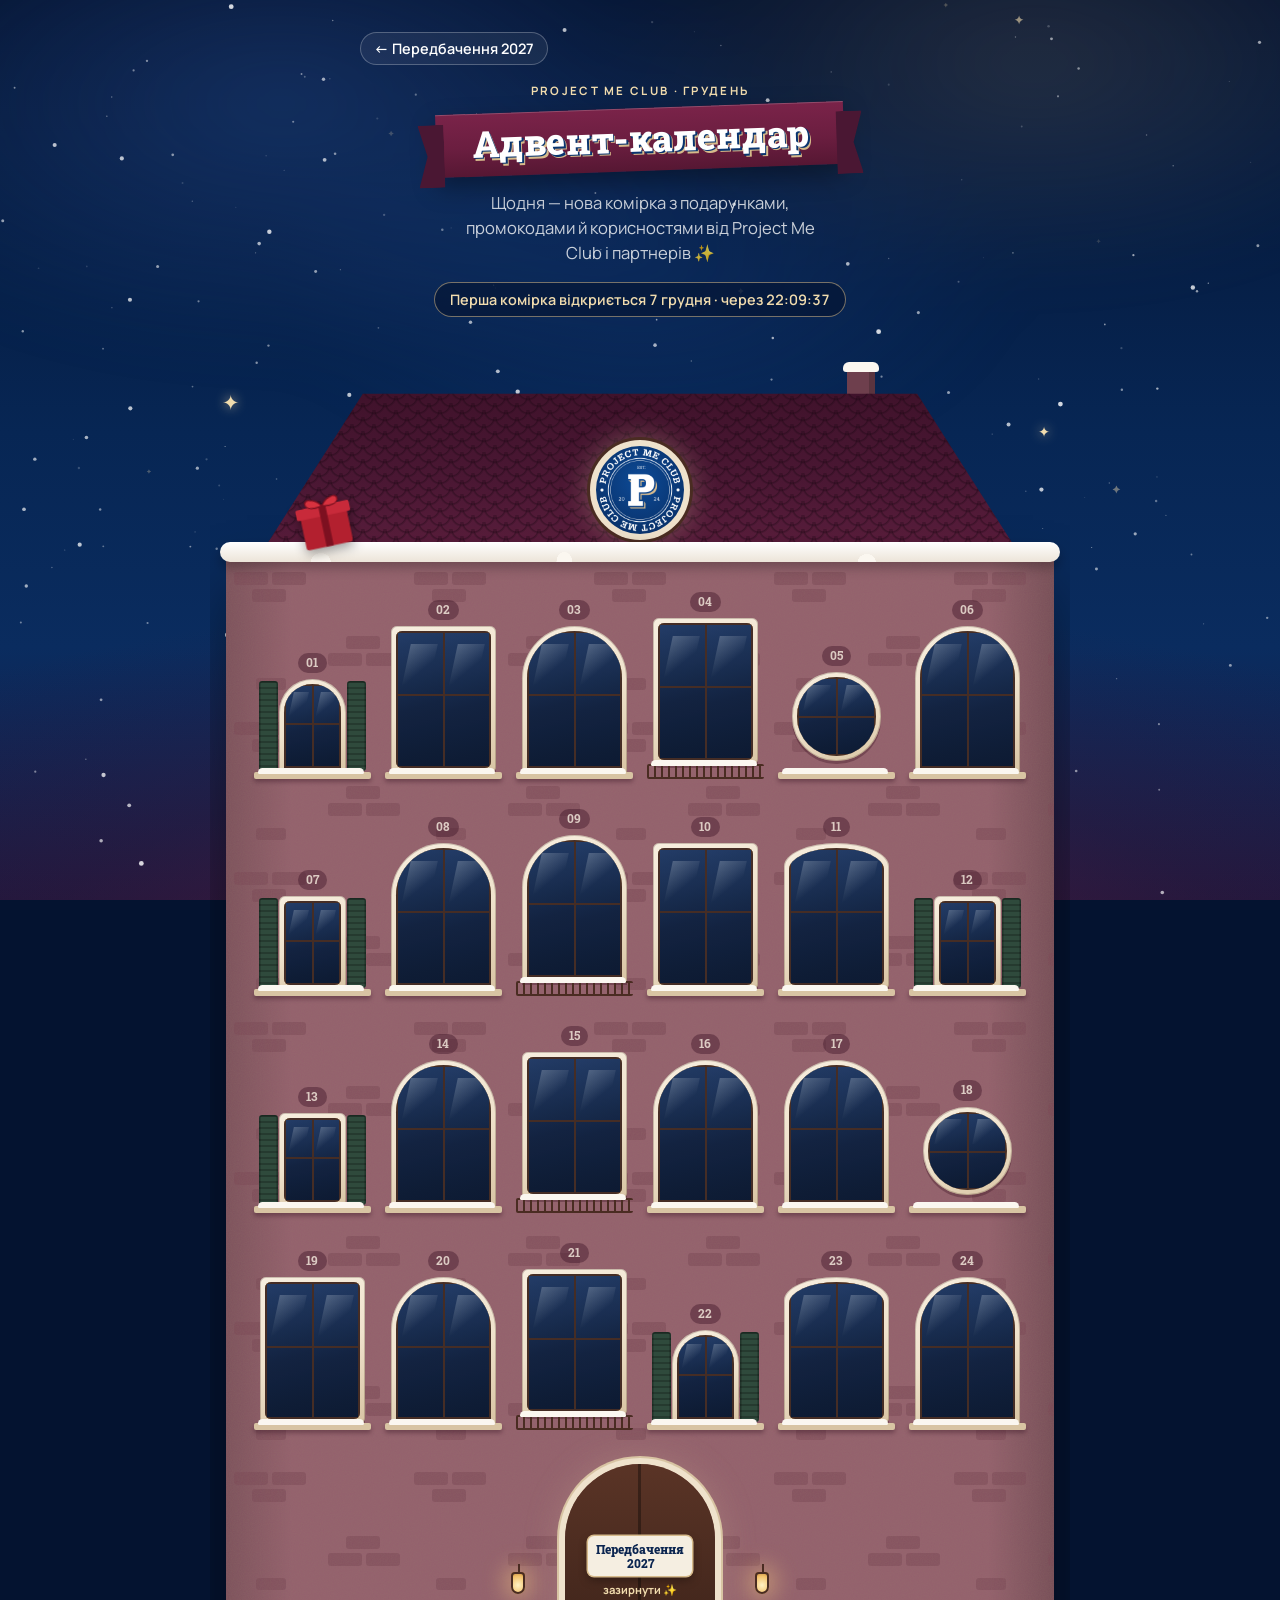
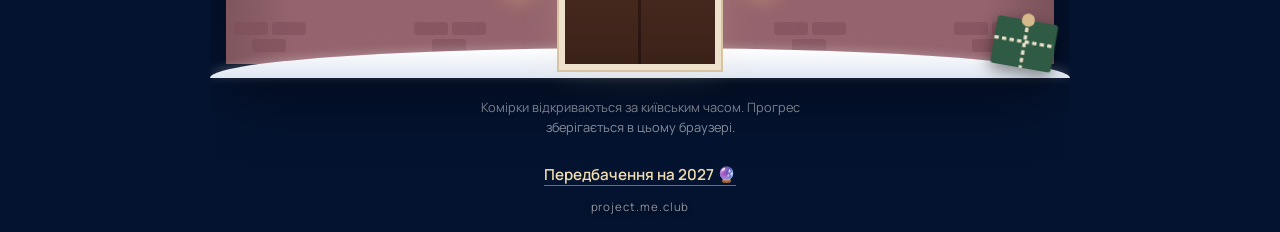
==== advent/index.html @ 36da268c "Add advent calendar page with Google Sheets backend - advent/: house with 24 windows, cells unlock b" ====
<!doctype html>
<html lang="uk">
<head>
  <meta charset="utf-8">
  <meta name="viewport" content="width=device-width, initial-scale=1, viewport-fit=cover">
  <title>Project Me Club · Адвент-календар</title>
  <meta name="description" content="Адвент-календар Project Me Club: щодня нова комірка з подарунками, промокодами й корисними матеріалами.">
  <meta name="theme-color" content="#041330">

  <meta property="og:type" content="website">
  <meta property="og:title" content="Адвент-календар Project Me Club 🎁">
  <meta property="og:description" content="Щодня в грудні — нова комірка з подарунками від Project Me Club і партнерів.">
  <meta property="og:image" content="../assets/og-image.png">
  <meta property="og:locale" content="uk_UA">
  <meta name="twitter:card" content="summary_large_image">

  <link rel="icon" type="image/png" href="../assets/favicon.png">
  <link rel="apple-touch-icon" href="../assets/apple-touch-icon.png">

  <link rel="preconnect" href="https://fonts.googleapis.com">
  <link rel="preconnect" href="https://fonts.gstatic.com" crossorigin>
  <link href="https://fonts.googleapis.com/css2?family=Manrope:wght@400;500;600;700;800&family=Roboto+Slab:wght@600;700;800&display=swap" rel="stylesheet">

  <!-- ?v=… — версія файлів: змінюй при кожному оновленні CSS/JS -->
  <link rel="stylesheet" href="../css/style.css?v=2026112701">
  <link rel="stylesheet" href="css/advent.css?v=2026112701">
</head>
<body class="advent-page">
  <div class="aurora" aria-hidden="true"></div>
  <canvas id="sky" class="sky" aria-hidden="true"></canvas>

  <div class="preview-bar" id="previewBar" hidden></div>

  <main class="adv">
    <header class="adv-head">
      <a class="adv-back" href="../">←<span> Передбачення 2027</span></a>
      <p class="adv-kicker">Project Me Club · грудень</p>
      <h1 class="adv-title">
        <span class="ribbon"><span class="ribbon-text">Адвент-календар</span></span>
      </h1>
      <p class="adv-sub">Щодня — нова комірка з подарунками, промокодами й корисностями від Project Me Club і партнерів ✨</p>
      <p class="adv-status" id="advStatus" aria-live="polite">Завантажуємо календар…</p>
      <p class="adv-progress" id="advProgress"></p>
    </header>

    <!-- Будинок: кожне вікно — комірка -->
    <section class="house" aria-label="Комірки адвент-календаря">
      <div class="roof" aria-hidden="true">
        <span class="chimney"></span>
        <span class="roof-tiles"></span>
        <span class="attic"><img src="../assets/logo.png" alt="" width="96" height="96" decoding="async"></span>
        <span class="roof-snow"></span>
        <svg class="deco deco-gift-red" viewBox="0 0 64 60"><rect x="6" y="20" width="52" height="38" rx="3" fill="#b3202f"/><rect x="2" y="12" width="60" height="12" rx="2" fill="#c82a3a"/><rect x="28" y="12" width="8" height="46" fill="#7d1020"/><path d="M32 13c-6-10-20-12-18-4 2 6 12 5 18 4zm0 0c6-10 20-12 18-4-2 6-12 5-18 4z" fill="#d8323f" stroke="#7d1020" stroke-width="1.5"/></svg>
      </div>

      <div class="facade">
        <ol class="windows" id="windows"></ol>

        <div class="ground">
          <span class="lamp" aria-hidden="true"></span>
          <a class="door" href="../">
            <span class="door-sign">Передбачення<br>2027</span>
            <span class="door-hint">зазирнути ✨</span>
          </a>
          <span class="lamp" aria-hidden="true"></span>
        </div>
      </div>
      <svg class="deco deco-gift-green" aria-hidden="true" viewBox="0 0 64 56"><rect x="4" y="10" width="56" height="44" rx="3" fill="#2f5a43"/><path d="M4 30h56M32 10v44" stroke="#efe2cc" stroke-width="3" stroke-dasharray="4 3"/><circle cx="32" cy="10" r="6" fill="#d6ba8b"/></svg>
      <span class="deco deco-star deco-star-1" aria-hidden="true">✦</span>
      <span class="deco deco-star deco-star-2" aria-hidden="true">✦</span>
    </section>

    <p class="adv-note">Комірки відкриваються за київським часом. Прогрес зберігається в цьому браузері.</p>

    <noscript>
      <p class="noscript">Щоб відкрити календар, увімкни, будь ласка, JavaScript у браузері ✨</p>
    </noscript>
  </main>

  <footer class="adv-foot">
    <a class="link-btn" href="../">Передбачення на 2027 🔮</a>
    <p class="foot-brand">project.me.club</p>
  </footer>

  <!-- Вікно комірки -->
  <div class="modal" id="modal" hidden>
    <div class="modal-backdrop" data-close></div>
    <article class="modal-card" role="dialog" aria-modal="true" aria-labelledby="modalTitle" tabindex="-1" id="modalCard">
      <button class="modal-x" type="button" data-close aria-label="Закрити">✕</button>
      <header class="modal-head">
        <span class="modal-num" id="modalNum" aria-hidden="true">01</span>
        <div>
          <p class="modal-kicker" id="modalKicker">Комірка</p>
          <h2 class="modal-title" id="modalTitle">Комірка 1</h2>
        </div>
      </header>
      <div class="modal-body" id="modalBody"></div>
      <div class="modal-foot">
        <button class="btn btn-ghost modal-close" type="button" data-close><span>Закрити</span></button>
      </div>
    </article>
  </div>

  <div class="toast" id="toast" role="status" aria-live="polite"></div>

  <script src="../js/effects.js?v=2026112701" defer></script>
  <script src="js/richtext.js?v=2026112701" defer></script>
  <script src="js/advent.js?v=2026112701" defer></script>
</body>
</html>
---- css/style.css ----
/* ==========================================================================
   Project Me Club · Передбачення на 2027
   Палітра — з логотипа: темно-синій + білий; золото й бордо — лише акценти.
   ========================================================================== */

:root {
  --navy: #09346f;          /* фірмовий синій (фон логотипа) */
  --navy-ink: #0b2550;      /* текст на світлому */
  --night: #041330;         /* найтемніше небо */
  --night-2: #072654;
  --white: #ffffff;
  --gold: #d6ba8b;          /* тінь літери P */
  --gold-bright: #f1dcae;
  --burgundy: #4a1733;
  --burgundy-2: #6b1e40;
  --cream: #f5eee1;
  --cream-2: #ece2cf;

  --text-dim: rgba(255, 255, 255, 0.78);
  --text-faint: rgba(255, 255, 255, 0.55);

  --font-slab: "Roboto Slab", "Rockwell", Georgia, serif;
  --font-sans: "Manrope", "Segoe UI", system-ui, -apple-system, sans-serif;

  --campus-h: clamp(120px, 24vh, 240px);
  --ease-out: cubic-bezier(0.22, 1, 0.36, 1);
  --ease-spring: cubic-bezier(0.34, 1.56, 0.64, 1);
}

*,
*::before,
*::after { box-sizing: border-box; }

html { -webkit-text-size-adjust: 100%; }

body {
  position: relative;
  margin: 0;
  min-height: 100vh;
  min-height: 100svh;
  font-family: var(--font-sans);
  color: var(--white);
  background-color: var(--night);
  background-image:
    radial-gradient(120% 60% at 50% 108%, rgba(107, 30, 64, 0.55) 0%, rgba(74, 23, 51, 0.25) 40%, transparent 70%),
    linear-gradient(180deg, var(--night) 0%, var(--night-2) 48%, #0a2c5f 72%, #1a1840 100%);
  background-attachment: fixed;
  overflow-x: hidden;
  -webkit-font-smoothing: antialiased;
  -webkit-tap-highlight-color: transparent;
}

.visually-hidden {
  position: absolute !important;
  width: 1px; height: 1px;
  padding: 0; margin: -1px;
  overflow: hidden; clip: rect(0 0 0 0);
  white-space: nowrap; border: 0;
}

/* ---------- Фонові шари ---------- */

.aurora {
  position: fixed;
  inset: -20% -20% auto -20%;
  height: 90vh;
  pointer-events: none;
  z-index: 0;
  background:
    radial-gradient(40% 45% at 30% 35%, rgba(58, 108, 196, 0.28), transparent 70%),
    radial-gradient(35% 40% at 72% 30%, rgba(214, 186, 139, 0.14), transparent 70%),
    radial-gradient(30% 35% at 50% 55%, rgba(30, 80, 160, 0.22), transparent 70%);
  filter: blur(30px);
  animation: aurora 18s ease-in-out infinite alternate;
}

@keyframes aurora {
  0%   { transform: translate3d(-3%, 0, 0) scale(1); opacity: 0.85; }
  50%  { transform: translate3d(2%, 2%, 0) scale(1.06); opacity: 1; }
  100% { transform: translate3d(4%, -1%, 0) scale(1.02); opacity: 0.8; }
}

.sky {
  position: fixed;
  inset: 0;
  width: 100%;
  height: 100%;
  pointer-events: none;
  z-index: 1;
}

.campus {
  position: fixed;
  left: 0; right: 0; bottom: 0;
  width: 100%;
  height: var(--campus-h);
  pointer-events: none;
  z-index: 0;
}
.campus-body { fill: #030c22; }
.campus-windows { fill: #f3cf86; opacity: 0.42; filter: url(#window-glow); }
.campus-windows .rose { fill: none; stroke: #f3cf86; stroke-width: 2.5; opacity: 0.9; }
.campus-windows .door { opacity: 0.45; }
.w-twinkle { animation: window-glow 6s ease-in-out infinite; }
.w-twinkle--late { animation-delay: -3s; animation-duration: 9s; }

@keyframes window-glow {
  0%, 100% { opacity: 1; }
  45%      { opacity: 0.25; }
  55%      { opacity: 0.25; }
}

/* ---------- Сцена ---------- */

.stage {
  position: relative;
  z-index: 2;
  overflow-x: clip; /* 3D-поворот картки не створює горизонтальний скрол на iOS */
  min-height: 100vh;
  min-height: 100svh;
  display: flex;
  flex-direction: column;
  align-items: center;
  justify-content: center;
  padding:
    max(28px, env(safe-area-inset-top))
    16px
    calc(max(var(--campus-h) * 0.6, 92px) + 24px); /* місце для футера з відліком */
}

.view {
  width: 100%;
  max-width: 460px;
  display: flex;
  flex-direction: column;
  align-items: center;
  text-align: center;
}
.view[hidden] { display: none; }

.view.is-entering { animation: view-in 0.7s var(--ease-out) both; }

@keyframes view-in {
  from { opacity: 0; transform: translateY(14px); }
  to   { opacity: 1; transform: none; }
}

/* ---------- Головний екран ---------- */

.logo {
  width: clamp(96px, 28vw, 136px);
  height: auto;
  margin-bottom: 20px;
  filter: drop-shadow(0 0 22px rgba(120, 165, 240, 0.25));
  animation: logo-float 7s ease-in-out infinite;
}

@keyframes logo-float {
  0%, 100% { transform: translateY(0); }
  50%      { transform: translateY(-5px); }
}

.greeting {
  margin: 0 0 6px;
  font-size: clamp(0.98rem, 3.9vw, 1.1rem);
  font-weight: 500;
  color: var(--text-dim);
  line-height: 1.45;
  text-wrap: balance;
}

.year {
  margin: 0;
  line-height: 1;
}

.year-digits {
  display: inline-block;
  font-family: var(--font-slab);
  font-weight: 800;
  font-size: clamp(5.4rem, 29vw, 9.5rem);
  letter-spacing: -0.02em;
  color: var(--white);
  /* як у літери P: біла цифра, синя «щілина», золота тінь */
  text-shadow:
    0.035em 0.035em 0 var(--navy),
    0.065em 0.065em 0 var(--gold),
    0 0 0.45em rgba(214, 186, 139, 0.28);
  padding: 0.04em 0.08em 0.1em 0;
  animation: year-glow 5s ease-in-out infinite;
}

@keyframes year-glow {
  0%, 100% { filter: drop-shadow(0 0 0 rgba(241, 220, 174, 0)); }
  50%      { filter: drop-shadow(0 0 18px rgba(241, 220, 174, 0.35)); }
}

.status {
  margin: 10px 0 22px;
  display: flex;
  flex-direction: column;
  align-items: center;
  gap: 9px;
  min-height: 44px;
}

.status-text {
  margin: 0;
  font-size: 0.86rem;
  font-weight: 600;
  letter-spacing: 0.02em;
  color: var(--gold-bright);
  display: flex;
  gap: 8px;
  align-items: baseline;
}

.status-pct {
  font-variant-numeric: tabular-nums;
  color: var(--text-dim);
  min-width: 3ch;
  text-align: left;
}

.status-bar {
  position: relative;
  width: min(240px, 66vw);
  height: 4px;
  border-radius: 99px;
  background: rgba(255, 255, 255, 0.14);
  overflow: hidden;
}

.status-bar i {
  position: absolute;
  inset: 0 auto 0 0;
  width: 0%;
  border-radius: inherit;
  background: linear-gradient(90deg, var(--gold), var(--gold-bright), var(--gold));
  background-size: 200% 100%;
  animation: shimmer 1.6s linear infinite;
}

@keyframes shimmer {
  from { background-position: 200% 0; }
  to   { background-position: 0 0; }
}

.status.is-ready .status-text { animation: soft-pulse 2.4s ease-in-out infinite; }
.status.is-ready .status-pct { display: none; }

@keyframes soft-pulse {
  0%, 100% { opacity: 1; }
  50%      { opacity: 0.6; }
}

.lead {
  margin: 0 0 28px;
  max-width: 34ch;
  font-size: clamp(1rem, 4vw, 1.1rem);
  line-height: 1.6;
  color: var(--text-dim);
  text-wrap: pretty;
}

/* ---------- Кнопки ---------- */

.btn {
  position: relative;
  display: inline-flex;
  align-items: center;
  justify-content: center;
  min-height: 56px;
  padding: 15px clamp(18px, 6vw, 28px);
  border-radius: 999px;
  font: 700 clamp(0.95rem, 4.2vw, 1.04rem)/1.2 var(--font-sans);
  letter-spacing: 0.01em;
  cursor: pointer;
  border: 0;
  overflow: hidden;
  transition: transform 0.18s var(--ease-out), box-shadow 0.18s var(--ease-out), background-color 0.2s;
  touch-action: manipulation;
}

.btn > span { position: relative; z-index: 1; }

.btn-primary {
  width: min(100%, 340px);
  color: var(--navy);
  background: var(--white);
  box-shadow:
    4px 4px 0 var(--gold),
    0 10px 30px rgba(0, 0, 0, 0.35),
    0 0 40px rgba(241, 220, 174, 0.18);
}

/* відблиск, що пробігає по кнопці */
.btn-primary::after {
  content: "";
  position: absolute;
  top: 0; bottom: 0;
  left: -60%;
  width: 40%;
  background: linear-gradient(100deg, transparent, rgba(214, 186, 139, 0.45), transparent);
  transform: skewX(-20deg);
  animation: sheen 4.5s ease-in-out infinite 1.5s;
}

@keyframes sheen {
  0%, 70% { left: -60%; }
  100%    { left: 130%; }
}

.btn-ghost {
  color: var(--white);
  background: rgba(255, 255, 255, 0.04);
  box-shadow: inset 0 0 0 1.5px rgba(255, 255, 255, 0.4);
}

@media (hover: hover) {
  .btn-primary:hover {
    transform: translate(-2px, -2px);
    box-shadow: 6px 6px 0 var(--gold), 0 14px 34px rgba(0, 0, 0, 0.4), 0 0 50px rgba(241, 220, 174, 0.28);
  }
  .btn-ghost:hover { background: rgba(255, 255, 255, 0.1); }
}

.btn-primary:active {
  transform: translate(3px, 3px);
  box-shadow: 1px 1px 0 var(--gold), 0 6px 18px rgba(0, 0, 0, 0.35);
}
.btn-ghost:active { transform: scale(0.98); }

.btn:focus-visible {
  outline: 3px solid var(--gold-bright);
  outline-offset: 4px;
}

.btn[disabled] { cursor: default; opacity: 0.7; }

/* ---------- Перемішування карток ---------- */

.view-loading { gap: 34px; padding: 24px 0; }

.deck {
  position: relative;
  width: 150px;
  height: 214px;
  margin-top: 10px;
}

.deck-card {
  position: absolute;
  inset: 0;
  border-radius: 14px;
  background:
    radial-gradient(circle at 20% 20%, rgba(241, 220, 174, 0.25) 0 1px, transparent 2px) 0 0 / 22px 22px,
    linear-gradient(160deg, #0d3f84 0%, var(--navy) 45%, #05214a 100%);
  box-shadow:
    inset 0 0 0 1px rgba(255, 255, 255, 0.12),
    inset 0 0 0 7px var(--navy),
    inset 0 0 0 8px rgba(214, 186, 139, 0.7),
    0 14px 30px rgba(0, 0, 0, 0.45);
  display: grid;
  place-items: center;
  animation: shuffle-a 1.1s var(--ease-out) infinite;
  will-change: transform;
}

.deck-card span {
  font-family: var(--font-slab);
  font-weight: 800;
  font-size: 4.2rem;
  color: var(--white);
  text-shadow: 0.04em 0.04em 0 var(--navy), 0.075em 0.075em 0 var(--gold);
  line-height: 1;
}

.deck-card:nth-child(1) { animation-delay: 0s; }
.deck-card:nth-child(2) { animation-name: shuffle-b; animation-delay: 0.14s; }
.deck-card:nth-child(3) { animation-delay: 0.28s; }
.deck-card:nth-child(4) { animation-name: shuffle-b; animation-delay: 0.42s; }
.deck-card:nth-child(5) { animation-delay: 0.56s; }

@keyframes shuffle-a {
  0%, 100% { transform: translate(0, 0) rotate(0deg); }
  35%      { transform: translate(-62%, -6%) rotate(-14deg); }
  65%      { transform: translate(-8%, 2%) rotate(-2deg); }
}

@keyframes shuffle-b {
  0%, 100% { transform: translate(0, 0) rotate(0deg); }
  35%      { transform: translate(62%, -6%) rotate(14deg); }
  65%      { transform: translate(8%, 2%) rotate(2deg); }
}

.deck.is-revealing .deck-card {
  animation: deck-out 0.5s var(--ease-out) forwards;
}
.deck.is-revealing .deck-card:nth-child(odd)  { --dx: -40px; }
.deck.is-revealing .deck-card:nth-child(even) { --dx: 40px; }

@keyframes deck-out {
  to { transform: translate(var(--dx, 0), -30px) scale(0.85); opacity: 0; }
}

.loading-text {
  margin: 0;
  min-height: 1.6em;
  font-size: 1rem;
  font-weight: 600;
  color: var(--gold-bright);
  letter-spacing: 0.02em;
}

.loading-text.is-swapping { animation: text-swap 0.7s ease both; }

@keyframes text-swap {
  0%   { opacity: 0; transform: translateY(6px); }
  100% { opacity: 1; transform: none; }
}

/* ---------- Картка передбачення ---------- */

.view-result { gap: 34px; }

.card {
  position: relative;
  width: min(100%, 420px);
  padding: 40px 30px 46px;
  border-radius: 20px;
  color: var(--navy-ink);
  background:
    radial-gradient(120% 80% at 50% 0%, rgba(255, 255, 255, 0.65), transparent 60%),
    linear-gradient(170deg, var(--cream) 0%, var(--cream-2) 100%);
  box-shadow:
    0 24px 60px rgba(0, 0, 0, 0.5),
    0 0 70px rgba(241, 220, 174, 0.22);
  text-align: center;
  outline: none;
}

/* подвійна рамка, як кільця на печатці */
.card::before,
.card::after {
  content: "";
  position: absolute;
  pointer-events: none;
  border-radius: 13px;
}
.card::before { inset: 10px; border: 1.5px solid rgba(9, 52, 111, 0.55); }
.card::after  { inset: 15px; border: 1px solid rgba(214, 186, 139, 0.9); border-radius: 9px; }

.card.is-entering { animation: card-in 0.9s var(--ease-spring) both; }

@keyframes card-in {
  0%   { opacity: 0; transform: perspective(900px) rotateY(-80deg) translateY(20px) scale(0.9); }
  60%  { opacity: 1; }
  100% { opacity: 1; transform: none; }
}

.corner {
  position: absolute;
  font-size: 0.8rem;
  color: var(--gold);
  line-height: 1;
}
.corner-tl { top: 21px; left: 22px; }
.corner-tr { top: 21px; right: 22px; }
.corner-bl { bottom: 21px; left: 22px; }
.corner-br { display: none; } /* тут стоїть печатка */

.card-kicker {
  margin: 0 0 12px;
  font-size: 0.7rem;
  font-weight: 700;
  letter-spacing: 0.2em;
  text-transform: uppercase;
  color: var(--burgundy-2);
}

.card-title {
  margin: 0;
  font-family: var(--font-slab);
  font-weight: 700;
  font-size: clamp(1.3rem, 5.6vw, 1.55rem);
  line-height: 1.25;
  color: var(--navy);
  text-wrap: balance;
}

.divider {
  display: flex;
  align-items: center;
  gap: 12px;
  margin: 18px auto 20px;
  width: 70%;
  color: var(--gold);
  font-size: 0.85rem;
}
.divider::before,
.divider::after {
  content: "";
  flex: 1;
  height: 1px;
  background: linear-gradient(90deg, transparent, var(--gold));
}
.divider::after { background: linear-gradient(90deg, var(--gold), transparent); }

.card-text {
  margin: 0;
  font-size: clamp(1.05rem, 4.3vw, 1.16rem);
  font-weight: 500;
  line-height: 1.6;
  color: var(--navy-ink);
  text-wrap: pretty;
}

.seal {
  position: absolute;
  right: 22px;
  bottom: -28px;
  z-index: 2; /* над подвійною рамкою картки (::before/::after), щоб лінія не перетинала печатку */
  width: 68px;
  height: 68px;
  filter: drop-shadow(0 6px 10px rgba(40, 6, 22, 0.45));
}
.seal svg { width: 100%; height: 100%; display: block; }

.card.is-entering .seal { animation: stamp 0.55s var(--ease-spring) 0.65s both; }

@keyframes stamp {
  0%   { opacity: 0; transform: scale(1.8) rotate(-25deg); }
  100% { opacity: 1; transform: scale(1) rotate(-8deg); }
}
.seal { transform: rotate(-8deg); }

.actions {
  width: 100%;
  display: flex;
  flex-direction: column;
  align-items: center;
  gap: 14px;
}
.actions .btn-ghost { width: min(100%, 340px); }

/* ---------- Текстова кнопка (вхід у гру тощо) ---------- */

.link-btn {
  margin-top: 16px;
  padding: 10px 14px;
  border: 0;
  background: none;
  color: var(--gold-bright);
  font: 600 0.95rem/1.3 var(--font-sans);
  text-decoration: underline;
  text-decoration-color: rgba(241, 220, 174, 0.45);
  text-underline-offset: 5px;
  cursor: pointer;
  border-radius: 8px;
  touch-action: manipulation;
}
.link-btn:focus-visible { outline: 2px solid var(--gold-bright); outline-offset: 2px; }
@media (hover: hover) {
  .link-btn:hover { text-decoration-color: var(--gold-bright); }
}
.view-result .extra-links { margin-top: -8px; }

.extra-links {
  margin-top: 16px;
  display: flex;
  flex-wrap: wrap;
  align-items: center;
  justify-content: center;
  gap: 0 4px;
}
.extra-links .link-btn { margin-top: 0; }
.extra-dot { color: rgba(241, 220, 174, 0.6); font-weight: 700; }

/* ---------- Міні-гра «Знайди пару» ---------- */

.view-game { max-width: 460px; }

.game-head {
  width: 100%;
  display: grid;
  grid-template-columns: 1fr auto 1fr;
  align-items: center;
  gap: 8px;
}

.back-btn {
  justify-self: start;
  padding: 8px 14px;
  border: 0;
  border-radius: 999px;
  background: rgba(255, 255, 255, 0.06);
  box-shadow: inset 0 0 0 1px rgba(255, 255, 255, 0.25);
  color: var(--white);
  font: 600 0.9rem/1.2 var(--font-sans);
  cursor: pointer;
  touch-action: manipulation;
}
.back-btn:focus-visible { outline: 2px solid var(--gold-bright); outline-offset: 2px; }
@media (hover: hover) { .back-btn:hover { background: rgba(255, 255, 255, 0.12); } }
@media (max-width: 359px) { .back-btn span { display: none; } }

.game-title {
  margin: 0;
  font-family: var(--font-slab);
  font-weight: 800;
  font-size: clamp(1.5rem, 6.4vw, 1.9rem);
  color: var(--white);
  text-shadow: 0.04em 0.04em 0 var(--navy), 0.075em 0.075em 0 var(--gold);
  white-space: nowrap;
  outline: none;
}

.game-sub {
  margin: 8px 0 0;
  font-size: 0.95rem;
  color: var(--text-dim);
}

.game-stats {
  display: flex;
  justify-content: center;
  gap: 10px;
  margin: 16px 0 18px;
}

.stat {
  min-width: 82px;
  padding: 8px 12px;
  border-radius: 12px;
  background: rgba(255, 255, 255, 0.06);
  box-shadow: inset 0 0 0 1px rgba(255, 255, 255, 0.12);
  display: flex;
  flex-direction: column;
  align-items: center;
  gap: 2px;
}
.stat-label {
  font-size: 0.66rem;
  font-weight: 700;
  letter-spacing: 0.14em;
  text-transform: uppercase;
  color: var(--text-faint);
}
.stat-value {
  font: 700 1.08rem/1.2 var(--font-slab);
  color: var(--white);
  font-variant-numeric: tabular-nums;
  white-space: nowrap;
}

.game-board {
  width: 100%;
  display: flex;
  flex-direction: column;
  align-items: center;
}
.game-board[hidden] { display: none; }

.memory-grid {
  width: min(100%, 400px);
  display: grid;
  grid-template-columns: repeat(4, 1fr);
  gap: clamp(8px, 2.4vw, 12px);
  perspective: 900px;
}

.m-card {
  position: relative;
  aspect-ratio: 3 / 4;
  padding: 0;
  border: 0;
  border-radius: 12px;
  background: none;
  cursor: pointer;
  touch-action: manipulation;
  -webkit-tap-highlight-color: transparent;
}
.m-card:focus-visible { outline: 3px solid var(--gold-bright); outline-offset: 3px; }
.m-card[aria-disabled="true"] { cursor: default; }

.m-inner {
  position: absolute;
  inset: 0;
  transform-style: preserve-3d;
  transition: transform 0.5s var(--ease-out);
}
.m-card.is-flipped .m-inner,
.m-card.is-matched .m-inner { transform: rotateY(180deg); }

.m-face {
  position: absolute;
  inset: 0;
  border-radius: 12px;
  display: grid;
  place-items: center;
  -webkit-backface-visibility: hidden;
  backface-visibility: hidden;
}

.m-back {
  background:
    radial-gradient(circle at 20% 20%, rgba(241, 220, 174, 0.25) 0 1px, transparent 2px) 0 0 / 14px 14px,
    linear-gradient(160deg, #0d3f84 0%, var(--navy) 45%, #05214a 100%);
  box-shadow:
    inset 0 0 0 1px rgba(255, 255, 255, 0.14),
    inset 0 0 0 5px var(--navy),
    inset 0 0 0 6px rgba(214, 186, 139, 0.7),
    0 8px 18px rgba(0, 0, 0, 0.35);
}
.m-back span {
  font-family: var(--font-slab);
  font-weight: 800;
  font-size: clamp(1.5rem, 7.5vw, 2.2rem);
  color: var(--white);
  text-shadow: 0.04em 0.04em 0 var(--navy), 0.08em 0.08em 0 var(--gold);
  line-height: 1;
}

.m-front {
  transform: rotateY(180deg);
  background: linear-gradient(170deg, var(--cream) 0%, var(--cream-2) 100%);
  box-shadow:
    inset 0 0 0 4px var(--cream),
    inset 0 0 0 5px rgba(214, 186, 139, 0.9),
    0 8px 18px rgba(0, 0, 0, 0.35);
  transition: box-shadow 0.3s;
}
.m-front svg { width: 64%; height: auto; }

.m-card.is-matched .m-front {
  box-shadow:
    inset 0 0 0 4px var(--cream),
    inset 0 0 0 6px var(--gold),
    0 0 22px rgba(241, 220, 174, 0.6);
}
.m-card.is-matched { animation: m-pop 0.45s var(--ease-spring); }
.m-card.is-wrong { animation: m-shake 0.4s ease; }

@keyframes m-pop {
  50% { transform: scale(1.08); }
}
@keyframes m-shake {
  20%, 60% { transform: translateX(-4px); }
  40%, 80% { transform: translateX(4px); }
}

.memory-grid.is-dealing .m-card {
  animation: m-deal 0.45s var(--ease-out) both;
  animation-delay: calc(var(--i, 0) * 40ms);
}
@keyframes m-deal {
  from { opacity: 0; transform: translateY(14px) scale(0.9); }
}

.game-win {
  width: 100%;
  display: flex;
  flex-direction: column;
  align-items: center;
  gap: 30px;
}
.game-win[hidden] { display: none; }

.win-card .card-title { outline: none; }
.win-stats {
  margin: 0 0 10px;
  font: 700 1.5rem/1.2 var(--font-slab);
  color: var(--burgundy-2);
}
.win-record {
  margin: 14px 0 0;
  font-size: 0.9rem;
  font-weight: 700;
  color: var(--navy);
}

/* ---------- Вибір гри ---------- */

.games-list {
  width: 100%;
  display: flex;
  flex-direction: column;
  gap: 16px;
  margin-top: 22px;
}

.game-tile {
  display: flex;
  align-items: center;
  gap: 16px;
  width: 100%;
  padding: 16px;
  border: 0;
  border-radius: 18px;
  text-align: left;
  color: var(--navy-ink);
  background: linear-gradient(170deg, var(--cream) 0%, var(--cream-2) 100%);
  box-shadow: 4px 4px 0 var(--gold), 0 14px 30px rgba(0, 0, 0, 0.35);
  cursor: pointer;
  transition: transform 0.18s var(--ease-out), box-shadow 0.18s var(--ease-out);
  touch-action: manipulation;
}
@media (hover: hover) {
  .game-tile:hover { transform: translate(-2px, -2px); box-shadow: 6px 6px 0 var(--gold), 0 18px 36px rgba(0, 0, 0, 0.4); }
}
.game-tile:active { transform: translate(3px, 3px); box-shadow: 1px 1px 0 var(--gold), 0 8px 20px rgba(0, 0, 0, 0.35); }
.game-tile:focus-visible { outline: 3px solid var(--gold-bright); outline-offset: 4px; }

.tile-icon {
  flex: 0 0 64px;
  height: 64px;
  border-radius: 14px;
  display: grid;
  place-items: center;
  background: linear-gradient(160deg, #0d3f84 0%, var(--navy) 50%, #05214a 100%);
  box-shadow: inset 0 0 0 1px rgba(214, 186, 139, 0.5);
}
.tile-icon svg { width: 46px; height: 46px; }

.tile-body { display: flex; flex-direction: column; gap: 3px; min-width: 0; }
.tile-title { font: 700 1.2rem/1.2 var(--font-slab); color: var(--navy); }
.tile-desc { font-size: 0.9rem; line-height: 1.4; color: rgba(11, 37, 80, 0.78); }
.tile-best { font-size: 0.8rem; font-weight: 700; color: var(--burgundy-2); }
.tile-best:empty { display: none; }

/* ---------- Зірколов ---------- */

.catcher-stage {
  position: relative;
  width: min(100%, 420px);
  height: clamp(300px, calc(100vh - 340px), 540px);
  height: clamp(300px, calc(100svh - 340px), 540px);
  border-radius: 18px;
  overflow: hidden;
  background:
    radial-gradient(120% 70% at 50% 0%, rgba(58, 108, 196, 0.28), transparent 65%),
    rgba(3, 12, 34, 0.6);
  box-shadow: inset 0 0 0 1px rgba(214, 186, 139, 0.4), 0 20px 50px rgba(0, 0, 0, 0.4);
  touch-action: none;
  -webkit-user-select: none;
  user-select: none;
}
.catcher-stage::after {
  content: "";
  position: absolute;
  inset: 0;
  pointer-events: none;
  border-radius: inherit;
  background: rgba(255, 120, 140, 0);
  transition: background 0.3s;
}
.catcher-stage.is-hit { animation: m-shake 0.35s ease; }
.catcher-stage.is-hit::after { animation: hit-flash 0.45s ease; }
@keyframes hit-flash {
  0%   { background: rgba(255, 120, 140, 0.28); }
  100% { background: rgba(255, 120, 140, 0); }
}

.catcher-canvas {
  position: absolute;
  inset: 0;
  width: 100%;
  height: 100%;
  display: block;
  cursor: crosshair;
}

.catcher-intro {
  position: absolute;
  inset: 0;
  z-index: 2;
  display: flex;
  flex-direction: column;
  align-items: center;
  justify-content: center;
  gap: 18px;
  padding: 20px;
  background: rgba(4, 19, 48, 0.55);
}
.catcher-intro[hidden] { display: none; }

.catcher-rules {
  margin: 0;
  font-weight: 600;
  color: var(--text-dim);
}

.catcher-legend {
  list-style: none;
  margin: 0;
  padding: 0;
  display: flex;
  flex-direction: column;
  gap: 8px;
  width: min(100%, 270px);
}
.catcher-legend li {
  display: flex;
  align-items: center;
  gap: 12px;
  padding: 6px 14px 6px 8px;
  border-radius: 12px;
  background: rgba(255, 255, 255, 0.06);
  text-align: left;
}
.catcher-legend span { flex: 1; font-weight: 600; }
.catcher-legend b { font: 800 1.1rem var(--font-slab); color: var(--gold-bright); }
.catcher-legend b.is-minus { color: #ff9aa8; }
.legend-icon { width: 40px; height: 40px; flex: 0 0 40px; }

.catcher-count {
  position: absolute;
  inset: 0;
  z-index: 2;
  display: grid;
  place-items: center;
  font: 800 6rem/1 var(--font-slab);
  color: var(--white);
  text-shadow: 0.04em 0.04em 0 var(--navy), 0.075em 0.075em 0 var(--gold);
  pointer-events: none;
}
.catcher-count[hidden] { display: none; }
.catcher-count.is-pop { animation: count-pop 0.7s var(--ease-out) both; }
@keyframes count-pop {
  0%   { opacity: 0; transform: scale(1.6); }
  30%  { opacity: 1; transform: scale(1); }
  100% { opacity: 0.2; transform: scale(0.9); }
}

/* Низькі екрани: правила «Зірколова» компактніші, щоб кнопка «Почати» вміщалася */
@media (max-height: 700px) {
  .catcher-intro { gap: 10px; padding: 12px 16px; }
  .catcher-rules { font-size: 0.9rem; }
  .catcher-legend { gap: 6px; }
  .catcher-legend li { padding: 2px 12px 2px 6px; }
  .legend-icon { width: 32px; height: 32px; flex-basis: 32px; }
  .catcher-intro .btn { min-height: 48px; padding-top: 11px; padding-bottom: 11px; }
}

.stat.is-hurry { box-shadow: inset 0 0 0 1.5px #ff9aa8; }
.stat.is-hurry .stat-value { color: #ffc1ca; }

.win-detail {
  margin: 0 0 12px;
  font-size: 1rem;
  font-weight: 600;
  color: var(--navy-ink);
}

/* ---------- Скретч-картка ---------- */

.view-scratch { gap: 0; }
.view-scratch .game-sub { margin-bottom: 20px; }

.scratch-ticket { padding: 30px 22px 24px; }
.scratch-ticket .card-kicker { margin-bottom: 14px; }

.scratch-area {
  position: relative;
  min-height: 260px;
  border-radius: 14px;
  overflow: hidden;
  display: grid;
  place-items: center;
  background:
    radial-gradient(90% 70% at 50% 20%, rgba(241, 220, 174, 0.35), transparent 70%),
    #fffaf0;
  box-shadow: inset 0 0 0 1px rgba(214, 186, 139, 0.85);
}

.scratch-prize {
  width: 100%;
  padding: 24px 18px 26px;
  text-align: center;
}
.prize-kicker {
  margin: 0;
  font-size: 0.72rem;
  font-weight: 700;
  letter-spacing: 0.16em;
  text-transform: uppercase;
  color: var(--burgundy-2);
}
.prize-icon {
  margin: 10px 0 8px;
  font-size: 2.6rem;
  line-height: 1;
}
.prize-title { font-size: clamp(1.2rem, 5.2vw, 1.4rem); }
.prize-text { margin-top: 10px; }

.scratch-canvas {
  position: absolute;
  inset: 0;
  width: 100%;
  height: 100%;
  display: block;
  touch-action: none;
  cursor: grab;
  transition: opacity 0.6s ease;
}
.scratch-canvas:active { cursor: grabbing; }
.scratch-canvas[hidden] { display: none; }
.scratch-area.is-revealed .scratch-canvas { opacity: 0; pointer-events: none; }
.scratch-area.is-revealed .scratch-prize { animation: prize-pop 0.6s var(--ease-spring) both; }
@keyframes prize-pop {
  from { transform: scale(0.94); }
  to   { transform: none; }
}

#scratchRevealBtn { margin-top: 14px; }
#scratchRevealBtn[hidden] { display: none; }

.scratch-actions { margin-top: 26px; flex-wrap: wrap; }
.scratch-actions .link-btn { flex-basis: 100%; }
.scratch-actions[hidden] { display: none; }
.scratch-actions .link-btn { margin-top: 0; }

/* ---------- Стіна побажань ---------- */

.view-wall { max-width: 760px; }
.back-btn { white-space: nowrap; }
@media (max-width: 479px) { .view-wall .back-btn span { display: none; } }
.view-wall .game-head { max-width: 460px; }
.view-wall .game-sub { max-width: 34ch; line-height: 1.45; }

.wall-form {
  width: min(100%, 460px);
  margin-top: 20px;
  display: flex;
  flex-direction: column;
  align-items: center;
  gap: 10px;
}

.wall-input {
  width: 100%;
  padding: 13px 15px;
  border: 0;
  border-radius: 14px;
  background: rgba(255, 255, 255, 0.08);
  box-shadow: inset 0 0 0 1px rgba(214, 186, 139, 0.45);
  color: var(--white);
  font: 500 1rem/1.45 var(--font-sans); /* 16px — iOS не масштабує сторінку при фокусі */
  transition: box-shadow 0.2s, background 0.2s;
}
.wall-input::placeholder { color: rgba(255, 255, 255, 0.5); }
.wall-input:focus {
  outline: none;
  background: rgba(255, 255, 255, 0.12);
  box-shadow: inset 0 0 0 2px var(--gold-bright);
}
.wall-textarea { min-height: 96px; resize: vertical; }

.wall-form-row {
  width: 100%;
  display: flex;
  align-items: center;
  gap: 12px;
}
.wall-form-row .wall-input { flex: 1; }
.wall-count {
  flex: 0 0 auto;
  font-size: 0.8rem;
  font-variant-numeric: tabular-nums;
  color: var(--text-faint);
}

.wall-hp {
  position: absolute !important;
  left: -9999px;
  width: 1px;
  height: 1px;
  opacity: 0;
}

.wall-form .btn { margin-top: 6px; }

.wall-status {
  margin: 0;
  min-height: 1.4em;
  font-size: 0.92rem;
  font-weight: 600;
  color: var(--text-dim);
}
.wall-status.is-ok { color: var(--gold-bright); }
.wall-status.is-error { color: #ffb3bf; }

.wall-demo {
  margin: 6px 0 0;
  max-width: 460px;
  padding: 10px 14px;
  border-radius: 12px;
  font-size: 0.85rem;
  line-height: 1.45;
  color: var(--gold-bright);
  background: rgba(214, 186, 139, 0.1);
  box-shadow: inset 0 0 0 1px rgba(214, 186, 139, 0.35);
}
.wall-demo[hidden] { display: none; }

.wall-board-head {
  width: 100%;
  margin: 22px 0 6px;
  display: flex;
  align-items: center;
  justify-content: space-between;
  gap: 12px;
}
.wall-total {
  font-size: 0.8rem;
  font-weight: 700;
  letter-spacing: 0.12em;
  text-transform: uppercase;
  color: var(--text-faint);
}
.wall-refresh { margin-top: 0; padding: 6px 8px; font-size: 0.88rem; }

/* Дошка: темна, у золотій рамці; стікери — «колонками» */
.wall-board {
  width: 100%;
  min-height: 120px;
  padding: 22px 14px 8px;
  border-radius: 18px;
  background:
    radial-gradient(100% 60% at 50% 0%, rgba(58, 108, 196, 0.18), transparent 70%),
    rgba(3, 12, 34, 0.82);
  box-shadow: inset 0 0 0 1px rgba(214, 186, 139, 0.4), 0 20px 50px rgba(0, 0, 0, 0.35);
  column-count: 2;
  column-gap: 14px;
  text-align: left;
}
.wall-board:empty { display: none; }
@media (min-width: 640px) { .wall-board { column-count: 3; padding: 26px 20px 12px; column-gap: 20px; } }

.sticker {
  --rot: 0deg;
  position: relative;
  display: inline-block;
  width: 100%;
  margin: 0 0 18px;
  padding: 18px 14px 12px;
  border-radius: 4px 4px 12px 4px;
  color: var(--navy-ink);
  transform: rotate(var(--rot));
  box-shadow: 0 10px 18px rgba(0, 0, 0, 0.35);
  break-inside: avoid;
  -webkit-column-break-inside: avoid;
}
/* смужка скотчу */
.sticker::before {
  content: "";
  position: absolute;
  top: -8px;
  left: 50%;
  width: 56px;
  height: 18px;
  transform: translateX(-50%) rotate(-4deg);
  background: rgba(255, 255, 255, 0.55);
  box-shadow: 0 1px 3px rgba(0, 0, 0, 0.18);
}
.sticker--c0 { background: #fdf4df; }
.sticker--c1 { background: #f6e2b3; }
.sticker--c2 { background: #f7d8e4; }
.sticker--c3 { background: #dce8f8; }

.sticker-text {
  margin: 0;
  font-size: 0.95rem;
  font-weight: 500;
  line-height: 1.45;
  white-space: pre-wrap;
  overflow-wrap: anywhere;
}
.sticker-sign {
  margin: 10px 0 0;
  font-size: 0.78rem;
  font-weight: 700;
  text-align: right;
  color: var(--burgundy-2);
  overflow-wrap: anywhere;
}
.sticker-mine {
  position: absolute;
  top: 4px;
  left: 8px;
  font-size: 0.66rem;
  font-weight: 700;
  color: var(--burgundy-2);
  opacity: 0.8;
}
.sticker.is-new { animation: stick-in 0.7s var(--ease-spring) both; }
@keyframes stick-in {
  0%   { opacity: 0; transform: translateY(-24px) rotate(calc(var(--rot) - 8deg)) scale(1.08); }
  100% { opacity: 1; transform: rotate(var(--rot)); }
}

.wall-empty {
  margin: 8px 0 0;
  color: var(--text-dim);
}
.wall-empty[hidden] { display: none; }

/* ---------- Футер, тост ---------- */

/* Футер у потоці документа: на низьких екранах опускається під контент, а не перекриває кнопки */
.foot {
  position: absolute;
  left: 0; right: 0;
  bottom: max(10px, env(safe-area-inset-bottom));
  z-index: 2;
  padding: 0 16px;
  display: flex;
  flex-direction: column;
  align-items: center;
  gap: 8px;
  text-align: center;
  pointer-events: none;
}

.foot-brand {
  margin: 0;
  font-size: 0.72rem;
  letter-spacing: 0.08em;
  color: rgba(255, 255, 255, 0.55);
  text-shadow: 0 1px 6px rgba(0, 0, 0, 0.9);
}

/* Зворотний відлік у футері: яскрава, але компактна «пігулка» з гірляндою */
.ny {
  position: relative;
  display: inline-flex;
  align-items: center;
  gap: 10px;
  padding: 7px 16px 7px 14px;
  border-radius: 999px;
  background: linear-gradient(100deg, rgba(122, 35, 74, 0.92) 0%, rgba(74, 23, 51, 0.92) 35%, rgba(9, 52, 111, 0.92) 100%);
  box-shadow:
    inset 0 0 0 1px rgba(241, 220, 174, 0.55),
    0 0 18px rgba(241, 220, 174, 0.18),
    0 8px 22px rgba(0, 0, 0, 0.45);
  white-space: nowrap;
}
.ny[hidden] { display: none; }

.ny-label {
  font-size: 0.68rem;
  font-weight: 700;
  letter-spacing: 0.14em;
  text-transform: uppercase;
  color: rgba(255, 255, 255, 0.85);
}

.ny-time {
  display: inline-flex;
  align-items: baseline;
  gap: 1px;
  font-family: var(--font-slab);
  font-variant-numeric: tabular-nums;
}
.ny-time[hidden] { display: none; }
.ny-time b {
  font-weight: 700;
  font-size: 1.02rem;
  color: var(--gold-bright);
  text-shadow: 0 0 10px rgba(241, 220, 174, 0.55);
}
.ny-time small {
  margin: 0 7px 0 4px;
  font-family: var(--font-sans);
  font-size: 0.72rem;
  font-weight: 600;
  color: rgba(255, 255, 255, 0.8);
}
.ny-colon {
  font-style: normal;
  font-weight: 700;
  color: rgba(241, 220, 174, 0.7);
  animation: colon-blink 1s steps(1) infinite;
}
@keyframes colon-blink {
  50% { opacity: 0.25; }
}

/* Гірлянда над пігулкою */
.ny-lights {
  position: absolute;
  left: 14px;
  right: 14px;
  top: -4px;
  display: flex;
  justify-content: space-between;
}
.ny-lights i {
  width: 6px;
  height: 6px;
  border-radius: 50%;
  background: var(--gold-bright);
  box-shadow: 0 0 8px 2px rgba(241, 220, 174, 0.7);
  animation: light-twinkle 2.4s ease-in-out infinite;
}
.ny-lights i:nth-child(3n + 2) { background: #ff9ec0; box-shadow: 0 0 8px 2px rgba(255, 158, 192, 0.65); animation-delay: -0.8s; }
.ny-lights i:nth-child(3n)     { background: #ffffff; box-shadow: 0 0 8px 2px rgba(255, 255, 255, 0.6); animation-delay: -1.6s; }
@keyframes light-twinkle {
  0%, 100% { opacity: 1; transform: scale(1); }
  50%      { opacity: 0.35; transform: scale(0.7); }
}

.ny.is-done .ny-label {
  font-size: 0.86rem;
  letter-spacing: 0.04em;
  text-transform: none;
  color: var(--gold-bright);
}

@media (max-width: 359px) {
  .ny { gap: 7px; padding: 6px 12px; }
  .ny-label { letter-spacing: 0.08em; }
  .ny-time small { margin: 0 5px 0 3px; }
}

.toast {
  position: fixed;
  left: 50%;
  bottom: calc(max(16px, env(safe-area-inset-bottom)) + 92px);
  z-index: 10;
  max-width: calc(100% - 32px);
  padding: 12px 18px;
  border-radius: 12px;
  background: rgba(4, 19, 48, 0.92);
  box-shadow: inset 0 0 0 1px rgba(214, 186, 139, 0.5), 0 10px 30px rgba(0, 0, 0, 0.4);
  color: var(--white);
  font-size: 0.92rem;
  font-weight: 600;
  text-align: center;
  opacity: 0;
  transform: translate(-50%, 12px);
  transition: opacity 0.3s, transform 0.3s var(--ease-out);
  pointer-events: none;
}
.toast.is-visible { opacity: 1; transform: translate(-50%, 0); }

.noscript {
  max-width: 34ch;
  margin: 24px auto 0;
  color: var(--gold-bright);
  text-align: center;
}

/* ---------- Десктоп ---------- */

@media (min-width: 768px) {
  .stage { padding-top: 48px; }
  .logo { margin-bottom: 26px; }
  .card { padding: 50px 46px 56px; }
  .view-result { max-width: 560px; }
  .actions { flex-direction: row; justify-content: center; }
  .actions .btn { flex: 0 0 auto; width: auto; min-width: 220px; white-space: nowrap; }
}

/* Низькі екрани (телефон горизонтально, малі ноутбуки) */
@media (max-height: 640px) {
  :root { --campus-h: 90px; }
  .logo { width: 84px; margin-bottom: 12px; }
  .year-digits { font-size: clamp(4.4rem, 22vh, 7rem); }
}

/* ---------- Менше руху ---------- */

@media (prefers-reduced-motion: reduce) {
  *,
  *::before,
  *::after {
    animation-duration: 0.01ms !important;
    animation-iteration-count: 1 !important;
    transition-duration: 0.01ms !important;
  }
  .btn-primary::after { display: none; }
}

/* ---------- Кнопка «Адвент-календар» (головна) ---------- */

.btn-advent {
  width: min(100%, 340px);
  margin-top: 16px;
  color: var(--white);
  text-decoration: none;
  background:
    linear-gradient(90deg, transparent 15%, rgba(241, 220, 174, 0.9) 15% 18.5%, transparent 18.5%),
    linear-gradient(135deg, #a8285a 0%, var(--burgundy-2) 55%, var(--burgundy) 100%);
  box-shadow:
    inset 0 0 0 1.5px rgba(241, 220, 174, 0.75),
    4px 4px 0 var(--gold),
    0 10px 30px rgba(107, 30, 64, 0.55);
  animation: advent-pulse 3.2s ease-in-out infinite;
}
.btn-advent > span { text-shadow: 0 1px 2px rgba(0, 0, 0, 0.35); }
.view-result .btn-advent { margin-top: -10px; }
.view-result .actions { flex-wrap: wrap; }

@keyframes advent-pulse {
  0%, 100% { filter: drop-shadow(0 0 0 rgba(214, 70, 120, 0)); }
  50%      { filter: drop-shadow(0 0 16px rgba(214, 70, 120, 0.55)); }
}

@media (hover: hover) {
  .btn-advent:hover {
    transform: translate(-2px, -2px);
    box-shadow: inset 0 0 0 1.5px rgba(241, 220, 174, 0.9), 6px 6px 0 var(--gold), 0 14px 34px rgba(107, 30, 64, 0.6);
  }
}
.btn-advent:active { transform: translate(3px, 3px); box-shadow: inset 0 0 0 1.5px rgba(241, 220, 174, 0.75), 1px 1px 0 var(--gold); }

/* «Поділитися» і «Скопіювати» — в один рядок під головною кнопкою */
.view-result .actions { flex-direction: row; justify-content: center; width: min(100%, 340px); }
.view-result .actions .btn-primary { flex: 1 1 100%; }
.view-result .actions .btn-ghost { flex: 1 1 0; width: auto; min-width: 0; padding-left: 12px; padding-right: 12px; }

@media (min-width: 768px) {
  .view-result .actions { width: auto; flex-wrap: nowrap; }
  .view-result .actions .btn-primary { flex: 0 0 auto; }
  .view-result .actions .btn-ghost { flex: 0 0 auto; min-width: 150px; }
  .view-result { max-width: 640px; }
}
---- advent/css/advent.css ----
/* ==========================================================================
   Адвент-календар · Project Me Club
   Будинок у снігу: кожне вікно — комірка. Спільні токени — у ../css/style.css
   ========================================================================== */

.advent-page {
  --facade: #94606d;
  --facade-dark: #6e3f4d;
  --frame: #efe2cc;
  --frame-shade: #d8c4a3;
  --wood: #4a2c22;
  --shutter: #2f4a3c;
  --glass-night: linear-gradient(165deg, #1d3d72 0%, #0f2349 55%, #0a1a38 100%);
  --glass-warm: radial-gradient(120% 90% at 50% 80%, #ffe7ad 0%, #f8bf63 45%, #e38a34 100%);
  --paper-noise: url("data:image/svg+xml,%3Csvg xmlns='http://www.w3.org/2000/svg' width='160' height='160'%3E%3Cfilter id='n'%3E%3CfeTurbulence type='fractalNoise' baseFrequency='.9' numOctaves='2' stitchTiles='stitch'/%3E%3CfeColorMatrix values='0 0 0 0 0.3 0 0 0 0 0.2 0 0 0 0 0.15 0 0 0 .22 0'/%3E%3C/filter%3E%3Crect width='160' height='160' filter='url(%23n)'/%3E%3C/svg%3E");
  --bricks: url("data:image/svg+xml,%3Csvg xmlns='http://www.w3.org/2000/svg' width='180' height='150'%3E%3Cg fill='%237a4655' fill-opacity='.55'%3E%3Crect x='8' y='14' width='34' height='13' rx='3'/%3E%3Crect x='46' y='14' width='34' height='13' rx='3'/%3E%3Crect x='26' y='31' width='34' height='13' rx='3'/%3E%3Crect x='120' y='78' width='34' height='13' rx='3'/%3E%3Crect x='102' y='95' width='34' height='13' rx='3'/%3E%3Crect x='140' y='95' width='34' height='13' rx='3'/%3E%3Crect x='30' y='120' width='30' height='12' rx='3'/%3E%3C/g%3E%3C/svg%3E");
}

html.is-modal-open,
html.is-modal-open body { overflow: hidden; }

.adv {
  position: relative;
  z-index: 2;
  width: 100%;
  max-width: 560px;
  margin: 0 auto;
  padding: max(18px, env(safe-area-inset-top)) 16px 12px;
  overflow-x: clip;
  display: flex;
  flex-direction: column;
  align-items: center;
}
.has-preview .adv { padding-top: 52px; }

/* ---------- Шапка ---------- */

.adv-head {
  width: 100%;
  display: flex;
  flex-direction: column;
  align-items: center;
  text-align: center;
}

.adv-back {
  align-self: flex-start;
  padding: 8px 14px;
  border-radius: 999px;
  background: rgba(255, 255, 255, 0.06);
  box-shadow: inset 0 0 0 1px rgba(255, 255, 255, 0.25);
  color: var(--white);
  font: 600 0.9rem/1.2 var(--font-sans);
  text-decoration: none;
  white-space: nowrap;
}
.adv-back:focus-visible { outline: 2px solid var(--gold-bright); outline-offset: 2px; }
@media (hover: hover) { .adv-back:hover { background: rgba(255, 255, 255, 0.12); } }
@media (max-width: 359px) { .adv-back span { display: none; } }

.adv-kicker {
  margin: 18px 0 10px;
  font-size: 0.72rem;
  font-weight: 700;
  letter-spacing: 0.2em;
  text-transform: uppercase;
  color: var(--gold-bright);
}

.adv-title { margin: 0; line-height: 1; }

/* Подарункова стрічка з «ластівчиними хвостами» */
.ribbon {
  position: relative;
  display: inline-block;
  padding: 12px clamp(22px, 7vw, 36px) 14px;
  background: linear-gradient(180deg, #7a2349 0%, var(--burgundy-2) 55%, #561733 100%);
  box-shadow: 0 10px 24px rgba(0, 0, 0, 0.35), inset 0 1px 0 rgba(255, 255, 255, 0.18);
  transform: rotate(-2deg);
}
.ribbon::before,
.ribbon::after {
  content: "";
  position: absolute;
  top: 10px;
  bottom: -10px;
  width: 26px;
  z-index: -1;
  background: #4a1733;
}
.ribbon::before { left: -18px; clip-path: polygon(0 0, 100% 0, 100% 100%, 0 100%, 35% 50%); }
.ribbon::after  { right: -18px; clip-path: polygon(0 0, 100% 0, 65% 50%, 100% 100%, 0 100%); }

.ribbon-text {
  font-family: var(--font-slab);
  font-weight: 800;
  font-size: clamp(1.55rem, 7.6vw, 2.3rem);
  letter-spacing: -0.01em;
  color: var(--white);
  text-shadow: 0.04em 0.04em 0 var(--navy), 0.075em 0.075em 0 var(--gold);
  white-space: nowrap;
}

.adv-sub {
  max-width: 36ch;
  margin: 20px 0 0;
  font-size: clamp(0.95rem, 3.9vw, 1.04rem);
  line-height: 1.5;
  color: var(--text-dim);
  text-wrap: pretty;
}

.adv-status {
  margin: 16px 0 0;
  padding: 8px 16px;
  border-radius: 999px;
  background: rgba(4, 19, 48, 0.6);
  box-shadow: inset 0 0 0 1px rgba(214, 186, 139, 0.55);
  font-size: 0.9rem;
  font-weight: 600;
  font-variant-numeric: tabular-nums;
  color: var(--gold-bright);
}

.adv-progress {
  min-height: 1.3em;
  margin: 8px 0 0;
  font-size: 0.82rem;
  color: var(--text-faint);
}

/* ---------- Будинок ---------- */

.house {
  position: relative;
  width: 100%;
  margin-top: 26px;
}

.roof {
  position: relative;
  height: clamp(112px, 32vw, 168px);
  margin: 0 -6px;
}

.roof-tiles {
  position: absolute;
  inset: 0 0 6px;
  clip-path: polygon(5% 100%, 17% 14%, 83% 14%, 95% 100%);
  background:
    radial-gradient(circle at 50% 0, transparent 9px, rgba(20, 4, 14, 0.35) 10px, transparent 12px) 0 0 / 22px 14px,
    radial-gradient(circle at 50% 0, transparent 9px, rgba(20, 4, 14, 0.35) 10px, transparent 12px) 11px 7px / 22px 14px,
    linear-gradient(180deg, #3d1129 0%, var(--burgundy) 60%, #5a1d3c 100%);
}

.chimney {
  position: absolute;
  top: 0;
  right: 22%;
  width: 28px;
  height: 40px;
  background: var(--facade-dark);
  box-shadow: inset -6px 0 0 rgba(0, 0, 0, 0.18);
}
.chimney::before {
  content: "";
  position: absolute;
  left: -4px; right: -4px; top: -6px;
  height: 10px;
  border-radius: 6px 6px 3px 3px;
  background: #fbf7f0;
}

.attic {
  position: absolute;
  left: 50%;
  bottom: 18px;
  width: clamp(70px, 21vw, 100px);
  aspect-ratio: 1;
  transform: translateX(-50%);
  border-radius: 50%;
  padding: 6px;
  background: var(--frame);
  box-shadow: 0 0 0 3px var(--wood), 0 0 30px rgba(241, 220, 174, 0.35);
}
.attic img {
  display: block;
  width: 100%;
  height: 100%;
  border-radius: 50%;
  background: radial-gradient(circle at 50% 40%, #0d4a96, var(--navy) 70%);
}

.roof-snow {
  position: absolute;
  left: 0; right: 0; bottom: -4px;
  height: 20px;
  border-radius: 14px;
  background:
    radial-gradient(10px 9px at 12% 100%, #fbf7f0 98%, transparent) ,
    radial-gradient(8px 10px at 41% 100%, #fbf7f0 98%, transparent),
    radial-gradient(9px 8px at 77% 100%, #fbf7f0 98%, transparent),
    linear-gradient(180deg, #ffffff 0%, #ece4d8 100%);
  box-shadow: 0 6px 12px rgba(0, 0, 0, 0.25);
  z-index: 2;
}

.facade {
  position: relative;
  padding: 26px clamp(10px, 3.5vw, 22px) 0;
  background-color: var(--facade);
  background-image: var(--paper-noise), var(--bricks),
    linear-gradient(90deg, rgba(0, 0, 0, 0.16), transparent 8%, transparent 92%, rgba(0, 0, 0, 0.2));
  box-shadow: 0 30px 60px rgba(0, 0, 0, 0.45);
}

/* сніг біля підніжжя */
.facade::after {
  content: "";
  position: absolute;
  left: -16px; right: -16px; bottom: -14px;
  height: 30px;
  border-radius: 50% 50% 0 0 / 100% 100% 0 0;
  background: linear-gradient(180deg, #ffffff, #dfe6f2);
  box-shadow: 0 -2px 10px rgba(255, 255, 255, 0.25);
}

/* ---------- Вікна ---------- */

.windows {
  list-style: none;
  margin: 0;
  padding: 0;
  display: grid;
  grid-template-columns: repeat(4, minmax(0, 1fr));
  gap: clamp(16px, 4.5vw, 26px) clamp(8px, 3vw, 18px);
}

.win-slot { display: flex; }

.win {
  position: relative;
  width: 100%;
  display: flex;
  flex-direction: column;
  align-items: center;
  justify-content: flex-end;
  padding: 0;
  border: 0;
  background: none;
  color: inherit;
  font: inherit;
  cursor: pointer;
  touch-action: manipulation;
  -webkit-tap-highlight-color: transparent;
}
.win:focus-visible { outline: 2px solid var(--gold-bright); outline-offset: 4px; border-radius: 10px; }

.win-num {
  margin-bottom: 6px;
  padding: 2px 8px;
  border-radius: 999px;
  background: rgba(58, 18, 36, 0.55);
  color: var(--cream);
  font: 700 0.72rem/1.4 var(--font-slab);
  letter-spacing: 0.04em;
}

.win-frame {
  position: relative;
  width: 100%;
  aspect-ratio: 3 / 4.2;
  padding: 5px;
  border-radius: 6px;
  background: linear-gradient(160deg, #f7eedf, var(--frame) 50%, var(--frame-shade));
  box-shadow: 0 3px 0 rgba(60, 20, 35, 0.35), inset 0 0 0 1px rgba(74, 44, 34, 0.25);
  transition: box-shadow 0.4s;
}

.win-pane {
  position: relative;
  display: block;
  height: 100%;
  overflow: hidden;
  border-radius: inherit;
  perspective: 220px;
  background: var(--wood);
}

/* Інтер'єр — видно, коли стулки відчинено */
.win-inside {
  position: absolute;
  inset: 0;
  display: flex;
  align-items: center;
  justify-content: center;
  background: radial-gradient(90% 70% at 50% 45%, #fbead0 0%, #e7cc9c 70%, #caa56f 100%);
  font-size: clamp(1.3rem, 6.6vw, 2rem);
  line-height: 1;
}
.win-inside img {
  width: 78%;
  aspect-ratio: 1;
  object-fit: contain;
  border-radius: 50%;
  background: #fff;
  box-shadow: 0 2px 6px rgba(74, 44, 34, 0.3);
}

/* Стулки = скло з рамою */
.win-leaf {
  position: absolute;
  top: 0;
  bottom: 0;
  width: 50%;
  background: var(--glass-night);
  border: 2px solid var(--wood);
  transition: transform 0.75s var(--ease-out), filter 0.5s;
  backface-visibility: hidden;
}
.win-leaf--l { left: 0; transform-origin: left center; border-right-width: 1.5px; }
.win-leaf--r { right: 0; transform-origin: right center; border-left-width: 1.5px; }
/* горизонтальна перемичка + відблиск */
.win-leaf::before {
  content: "";
  position: absolute;
  left: 0; right: 0; top: 46%;
  height: 2px;
  background: var(--wood);
}
.win-leaf::after {
  content: "";
  position: absolute;
  inset: 8% 22% 58% 18%;
  background: linear-gradient(135deg, rgba(255, 255, 255, 0.22), transparent 60%);
  transform: skewX(-12deg);
}

/* Зачинене вікно: темне, холодне */
.win.is-locked .win-num { opacity: 0.75; }
.win.is-locked .win-leaf { filter: saturate(0.8); }

/* Можна відкрити: тепле світло */
.win.is-ready .win-leaf { background: var(--glass-warm); }
.win.is-ready .win-leaf::after { background: linear-gradient(135deg, rgba(255, 255, 255, 0.5), transparent 60%); }
.win.is-ready .win-frame { box-shadow: 0 3px 0 rgba(60, 20, 35, 0.35), 0 0 22px rgba(255, 196, 110, 0.55); }
.win.is-ready .win-num { background: var(--gold); color: var(--navy-ink); }
.win.is-new .win-frame { animation: win-glow 2.4s ease-in-out infinite; }

@keyframes win-glow {
  0%, 100% { box-shadow: 0 3px 0 rgba(60, 20, 35, 0.35), 0 0 16px rgba(255, 196, 110, 0.45); }
  50%      { box-shadow: 0 3px 0 rgba(60, 20, 35, 0.35), 0 0 34px rgba(255, 214, 140, 0.95); }
}

/* Відчинене */
.win.is-opened .win-leaf { background: var(--glass-warm); filter: brightness(0.75); }
.win.is-opened .win-leaf--l { transform: rotateY(76deg); }
.win.is-opened .win-leaf--r { transform: rotateY(-76deg); }
.win.is-opened .win-num { background: rgba(214, 186, 139, 0.35); }

@media (hover: hover) {
  .win.is-ready:hover .win-leaf--l { transform: rotateY(14deg); }
  .win.is-ready:hover .win-leaf--r { transform: rotateY(-14deg); }
  .win.is-opened:hover .win-frame { box-shadow: 0 3px 0 rgba(60, 20, 35, 0.35), 0 0 18px rgba(255, 196, 110, 0.4); }
}

.win.is-shake .win-frame { animation: win-shake 0.4s ease; }
@keyframes win-shake {
  20% { transform: translateX(-3px) rotate(-1deg); }
  40% { transform: translateX(3px) rotate(1deg); }
  60% { transform: translateX(-2px); }
  80% { transform: translateX(2px); }
}

/* Форми вікон */
.win--arch .win-frame { border-radius: 999px 999px 6px 6px; }
.win--twin .win-frame { border-radius: 50% 50% 6px 6px / 16% 16% 6px 6px; }
.win--round .win-frame { width: 84%; aspect-ratio: 1; border-radius: 50%; margin-bottom: 12%; }
.win--round .win-leaf::before { top: 50%; }

/* Віконниці */
.win.has-shutters .win-frame { width: 64%; }
.win.has-shutters .win-frame::before,
.win.has-shutters .win-frame::after {
  content: "";
  position: absolute;
  top: 2px; bottom: 2px;
  width: 27%;
  border-radius: 3px;
  background:
    repeating-linear-gradient(180deg, rgba(0, 0, 0, 0.22) 0 2px, transparent 2px 6px),
    var(--shutter);
  box-shadow: inset 0 0 0 1.5px rgba(0, 0, 0, 0.3);
}
.win.has-shutters .win-frame::before { right: 102%; }
.win.has-shutters .win-frame::after  { left: 102%; }

/* Підвіконня зі снігом */
.win-sill {
  position: relative;
  width: 112%;
  height: 7px;
  margin-top: -1px;
  border-radius: 2px;
  background: var(--frame-shade);
  box-shadow: 0 3px 4px rgba(40, 10, 25, 0.35);
}
.win-sill::before {
  content: "";
  position: absolute;
  left: 4%; right: 6%; top: -4px;
  height: 6px;
  border-radius: 6px 6px 2px 2px;
  background: #fbf7f0;
}

/* Балкон */
.win.has-balcony .win-sill {
  height: 15px;
  background:
    linear-gradient(var(--wood), var(--wood)) 0 0 / 100% 2px no-repeat,
    linear-gradient(var(--wood), var(--wood)) 0 100% / 100% 2px no-repeat,
    repeating-linear-gradient(90deg, var(--wood) 0 2px, transparent 2px 7px);
  box-shadow: none;
}

/* ---------- Перший поверх: двері до передбачень ---------- */

.ground {
  position: relative;
  z-index: 1;
  display: flex;
  align-items: flex-end;
  justify-content: center;
  gap: clamp(14px, 6vw, 40px);
  margin-top: clamp(24px, 6vw, 34px);
}

.lamp {
  position: relative;
  width: 14px;
  height: 22px;
  margin-bottom: 70px;
  border-radius: 4px 4px 7px 7px;
  background: radial-gradient(circle at 50% 60%, #fff1c4, #f3c26b 60%, #b8792e);
  box-shadow: 0 0 22px 6px rgba(255, 210, 130, 0.45), inset 0 0 0 2px var(--wood);
}
.lamp::before {
  content: "";
  position: absolute;
  left: 50%; top: -8px;
  width: 2px; height: 8px;
  background: var(--wood);
}

.door {
  position: relative;
  width: clamp(104px, 32%, 150px);
  aspect-ratio: 3 / 4;
  display: flex;
  flex-direction: column;
  align-items: center;
  justify-content: center;
  gap: 6px;
  padding: 14px 10px 10px;
  border-radius: 999px 999px 0 0;
  background:
    linear-gradient(90deg, transparent 49%, rgba(0, 0, 0, 0.35) 49% 51%, transparent 51%),
    linear-gradient(180deg, #5a3426, #3b2219);
  box-shadow: 0 0 0 6px var(--frame), 0 0 0 8px var(--frame-shade), 0 0 40px rgba(241, 220, 174, 0.25);
  text-decoration: none;
  color: var(--navy-ink);
  transition: transform 0.2s var(--ease-out), box-shadow 0.2s;
}
.door-sign {
  padding: 6px 8px;
  border-radius: 6px;
  background: var(--cream);
  box-shadow: 0 0 0 1.5px var(--gold), 0 4px 10px rgba(0, 0, 0, 0.35);
  font: 800 clamp(0.66rem, 2.6vw, 0.78rem)/1.15 var(--font-slab);
  text-align: center;
}
.door-hint {
  font-size: 0.7rem;
  font-weight: 700;
  color: var(--gold-bright);
}
.door:focus-visible { outline: 3px solid var(--gold-bright); outline-offset: 10px; }
@media (hover: hover) {
  .door:hover { transform: translateY(-2px); box-shadow: 0 0 0 6px var(--frame), 0 0 0 8px var(--frame-shade), 0 0 50px rgba(241, 220, 174, 0.5); }
}

/* ---------- Колажні прикраси ---------- */

.deco { position: absolute; pointer-events: none; }
.deco-gift-red { left: 9%; bottom: 10px; width: clamp(40px, 11vw, 58px); transform: rotate(-12deg); filter: drop-shadow(0 4px 6px rgba(0, 0, 0, 0.4)); z-index: 3; }
.deco-gift-green { right: -6px; bottom: -6px; width: clamp(48px, 13vw, 70px); transform: rotate(10deg); filter: drop-shadow(0 6px 8px rgba(0, 0, 0, 0.45)); z-index: 3; }
.deco-star { color: var(--gold-bright); text-shadow: 0 0 12px rgba(241, 220, 174, 0.8); animation: star-twinkle 4s ease-in-out infinite; }
.deco-star-1 { left: -4px; top: 20px; font-size: 1.3rem; }
.deco-star-2 { right: 4px; top: 54px; font-size: 0.9rem; animation-delay: -2s; }
@keyframes star-twinkle { 0%, 100% { opacity: 1; transform: scale(1); } 50% { opacity: 0.45; transform: scale(0.8); } }

.adv-note {
  max-width: 40ch;
  margin: 34px 0 0;
  font-size: 0.8rem;
  line-height: 1.5;
  text-align: center;
  color: var(--text-faint);
}

.adv-foot {
  position: relative;
  z-index: 2;
  display: flex;
  flex-direction: column;
  align-items: center;
  gap: 4px;
  padding: 6px 16px max(18px, env(safe-area-inset-bottom));
  text-align: center;
}
.adv-foot .link-btn { margin-top: 0; }

.preview-bar {
  position: fixed;
  top: 0; left: 0; right: 0;
  z-index: 30;
  padding: 8px 12px calc(8px);
  padding-top: max(8px, env(safe-area-inset-top));
  background: var(--gold-bright);
  color: var(--navy-ink);
  font-size: 0.78rem;
  font-weight: 700;
  text-align: center;
}
.preview-bar[hidden] { display: none; }

/* ---------- Вікно комірки ---------- */

.modal {
  position: fixed;
  inset: 0;
  z-index: 20;
  display: flex;
  padding: max(16px, env(safe-area-inset-top)) 12px max(16px, env(safe-area-inset-bottom));
  overflow-y: auto;
  -webkit-overflow-scrolling: touch;
  overscroll-behavior: contain;
}
.modal[hidden] { display: none; }

.modal-backdrop {
  position: fixed;
  inset: 0;
  background: rgba(2, 8, 24, 0.74);
  -webkit-backdrop-filter: blur(3px);
  backdrop-filter: blur(3px);
}

.modal-card {
  position: relative;
  width: 100%;
  max-width: 540px;
  margin: auto;
  padding: 30px clamp(20px, 6vw, 34px) 24px;
  border-radius: 18px;
  color: var(--navy-ink);
  background:
    var(--paper-noise),
    radial-gradient(120% 60% at 50% 0%, rgba(255, 255, 255, 0.7), transparent 60%),
    linear-gradient(170deg, var(--cream) 0%, var(--cream-2) 100%);
  box-shadow: 0 30px 80px rgba(0, 0, 0, 0.6);
  outline: none;
  text-align: left;
}
.modal-card::before,
.modal-card::after {
  content: "";
  position: absolute;
  pointer-events: none;
}
.modal-card::before { inset: 8px; border: 1.5px solid rgba(9, 52, 111, 0.45); border-radius: 12px; }
.modal-card::after  { inset: 13px; border: 1px solid rgba(214, 186, 139, 0.85); border-radius: 8px; }

.modal.is-entering .modal-card { animation: modal-in 0.55s var(--ease-spring) both; }
.modal.is-entering .modal-backdrop { animation: fade-in 0.3s ease both; }
@keyframes modal-in { from { opacity: 0; transform: translateY(24px) scale(0.96); } to { opacity: 1; transform: none; } }
@keyframes fade-in { from { opacity: 0; } to { opacity: 1; } }

.modal-x {
  position: absolute;
  top: 14px; right: 14px;
  z-index: 1;
  width: 40px; height: 40px;
  border: 0;
  border-radius: 50%;
  background: rgba(9, 52, 111, 0.08);
  color: var(--navy-ink);
  font-size: 1rem;
  cursor: pointer;
}
.modal-x:focus-visible { outline: 2px solid var(--navy); outline-offset: 2px; }
@media (hover: hover) { .modal-x:hover { background: rgba(9, 52, 111, 0.16); } }

.modal-head {
  position: relative;
  display: flex;
  align-items: center;
  gap: 14px;
  margin: 0 40px 18px 0;
}

/* Номер — фірмовий прийом: біла цифра, синя «щілина», золота тінь */
.modal-num {
  flex: 0 0 auto;
  display: grid;
  place-items: center;
  width: 54px; height: 54px;
  border-radius: 50%;
  background: radial-gradient(circle at 40% 35%, #8a2a55, var(--burgundy-2) 60%, var(--burgundy));
  box-shadow: 0 0 0 3px var(--cream), 0 0 0 4.5px var(--gold), 0 6px 14px rgba(74, 23, 51, 0.4);
  font: 800 1.35rem/1 var(--font-slab);
  color: var(--white);
  text-shadow: 0.05em 0.05em 0 var(--navy), 0.09em 0.09em 0 var(--gold);
}

.modal-kicker {
  margin: 0 0 4px;
  font-size: 0.68rem;
  font-weight: 700;
  letter-spacing: 0.16em;
  text-transform: uppercase;
  color: var(--burgundy-2);
}
.modal-title {
  margin: 0;
  font: 800 clamp(1.15rem, 5vw, 1.4rem)/1.2 var(--font-slab);
  color: var(--navy);
}

.modal-body {
  position: relative;
  font-size: 0.98rem;
  line-height: 1.6;
  overflow-wrap: anywhere;
}
.modal-content.is-unwrapped { animation: fade-in 0.5s ease both; }

.rt-p { margin: 0 0 0.85em; }
.rt-list { margin: 0 0 0.85em; padding-left: 1.3em; }
.rt-list li { margin: 0.2em 0; }
.rt-list li::marker { color: var(--burgundy-2); }
.modal-body strong { font-weight: 800; color: var(--navy); }
.rt-link {
  color: var(--burgundy-2);
  font-weight: 600;
  text-decoration: underline;
  text-decoration-color: rgba(107, 30, 64, 0.4);
  text-underline-offset: 3px;
}
@media (hover: hover) { .rt-link:hover { text-decoration-color: currentColor; } }
.rt-figure { margin: 0 0 1em; }
.rt-figure img { display: block; width: 100%; height: auto; border-radius: 10px; box-shadow: 0 6px 16px rgba(0, 0, 0, 0.18); }
.rt-actions { margin: 0.4em 0 1em; text-align: center; }

.modal-body .rt-button {
  width: auto;
  min-width: min(100%, 260px);
  color: var(--white);
  background: var(--navy);
  text-decoration: none;
  box-shadow: 4px 4px 0 var(--gold), 0 10px 24px rgba(9, 52, 111, 0.3);
}
.modal-body .rt-button::after { display: none; }

/* Кнопка копіювання */
.rt-copy {
  display: inline-flex;
  align-items: center;
  gap: 8px;
  max-width: 100%;
  margin: 2px 0;
  padding: 5px 10px;
  border: 1.5px dashed var(--burgundy-2);
  border-radius: 8px;
  background: rgba(255, 255, 255, 0.75);
  color: var(--navy);
  font: 800 0.95rem/1.2 var(--font-slab);
  letter-spacing: 0.03em;
  vertical-align: middle;
  cursor: pointer;
  transition: background-color 0.2s, border-color 0.2s;
  touch-action: manipulation;
}
.rt-copy-code { overflow-wrap: anywhere; text-align: left; }
.rt-copy-icon { font-size: 0.95em; color: var(--burgundy-2); }
.rt-copy--labeled {
  border-style: solid;
  border-radius: 999px;
  padding: 7px 14px;
  font: 700 0.85rem/1.2 var(--font-sans);
  letter-spacing: 0;
}
.rt-copy.is-copied { border-color: #2f7a4a; background: #e4f3e6; }
.rt-copy.is-copied .rt-copy-icon { color: #2f7a4a; }
.rt-copy:focus-visible { outline: 2px solid var(--navy); outline-offset: 2px; }
@media (hover: hover) { .rt-copy:hover { background: #fff; } }

/* Прихований текст (як спойлер у Telegram) */
.spoiler {
  border-radius: 4px;
  cursor: pointer;
  -webkit-box-decoration-break: clone;
  box-decoration-break: clone;
}
.spoiler:not(.is-revealed) {
  background:
    radial-gradient(circle, rgba(11, 37, 80, 0.6) 0.9px, transparent 1.4px) 0 0 / 5px 5px,
    radial-gradient(circle, rgba(107, 30, 64, 0.5) 0.8px, transparent 1.3px) 2px 3px / 6px 6px,
    rgba(11, 37, 80, 0.14);
  animation: spoiler-dust 1.6s linear infinite;
}
.spoiler:not(.is-revealed) .spoiler-text { color: transparent; }
.spoiler:not(.is-revealed) .spoiler-text * { visibility: hidden; }
.spoiler:focus-visible { outline: 2px solid var(--navy); outline-offset: 2px; }
.spoiler.is-revealed .spoiler-text { animation: fade-in 0.4s ease both; }
@keyframes spoiler-dust { to { background-position: 5px 5px, -4px 9px, 0 0; } }

.rt-winner.is-pending {
  padding: 1px 8px;
  border-radius: 999px;
  background: rgba(214, 186, 139, 0.3);
  font-size: 0.88em;
  font-style: italic;
}

/* Розіграш */
.raffle {
  margin: 1.2em 0 0.4em;
  padding: 14px 16px;
  border-radius: 12px;
  border: 1.5px dashed rgba(107, 30, 64, 0.55);
  background: rgba(214, 186, 139, 0.18);
}
.raffle.is-finished { border-style: solid; border-color: var(--gold); background: rgba(241, 220, 174, 0.45); }
.raffle-head { margin: 0 0 0.4em; font-weight: 800; color: var(--burgundy-2); }
.raffle-sub, .raffle-winner { margin: 0; font-size: 0.92rem; }
.raffle-result .rt-p:last-child { margin-bottom: 0; }

.modal-note { margin: 0 0 1em; font-style: italic; color: rgba(11, 37, 80, 0.75); }
.modal-note.is-test { padding: 8px 12px; border-radius: 8px; background: #fbe3b8; font-style: normal; font-size: 0.85rem; }

/* Загорнутий подарунок */
.gift-wrap {
  position: relative;
  display: block;
  width: 100%;
  height: 210px;
  margin: 4px 0 8px;
  border: 0;
  border-radius: 14px;
  overflow: hidden;
  cursor: pointer;
  background:
    repeating-linear-gradient(45deg, rgba(255, 255, 255, 0.07) 0 10px, transparent 10px 22px),
    radial-gradient(circle at 30% 30%, #8a2a55, var(--burgundy-2) 55%, var(--burgundy));
  box-shadow: inset 0 0 0 1px rgba(0, 0, 0, 0.2), 0 10px 24px rgba(74, 23, 51, 0.35);
  transition: transform 0.45s var(--ease-out), opacity 0.45s;
}
.gift-ribbon-v, .gift-ribbon-h { position: absolute; background: linear-gradient(90deg, #c9a56b, var(--gold-bright), #c9a56b); }
.gift-ribbon-v { top: 0; bottom: 0; left: 50%; width: 22px; transform: translateX(-50%); }
.gift-ribbon-h { left: 0; right: 0; top: 42%; height: 22px; background: linear-gradient(180deg, #c9a56b, var(--gold-bright), #c9a56b); }
.gift-bow { position: absolute; left: 50%; top: 42%; transform: translate(-50%, -62%); font-size: 3rem; filter: drop-shadow(0 4px 6px rgba(0, 0, 0, 0.35)); }
.gift-label {
  position: absolute;
  left: 50%; bottom: 14px;
  transform: translateX(-50%);
  width: max-content;
  max-width: calc(100% - 24px);
  padding: 6px 12px;
  border-radius: 999px;
  background: rgba(4, 19, 48, 0.75);
  color: var(--white);
  font: 700 0.82rem/1.3 var(--font-sans);
}
.gift-wrap:focus-visible { outline: 3px solid var(--navy); outline-offset: 3px; }
.gift-wrap.is-opening { transform: scale(1.06) rotate(-2deg); opacity: 0; }

.modal-foot { margin-top: 18px; display: flex; justify-content: center; }
.modal-close {
  min-height: 48px;
  color: var(--navy);
  background: transparent;
  box-shadow: inset 0 0 0 1.5px rgba(9, 52, 111, 0.45);
}
@media (hover: hover) { .modal-close:hover { background: rgba(9, 52, 111, 0.06); } }

/* ---------- Великі екрани ---------- */

@media (min-width: 768px) {
  .adv { padding-top: 32px; }
  .has-preview .adv { padding-top: 56px; }
}

@media (prefers-reduced-motion: reduce) {
  .win.is-new .win-frame { box-shadow: 0 3px 0 rgba(60, 20, 35, 0.35), 0 0 30px rgba(255, 214, 140, 0.85); }
  .spoiler:not(.is-revealed) { animation: none; }
}

.has-preview .modal { padding-top: max(64px, calc(env(safe-area-inset-top) + 48px)); }

/* Десктоп: ширший будинок, 6 вікон у ряд */
@media (min-width: 900px) {
  .adv { max-width: 860px; }
  .adv-head { max-width: 560px; }
  .windows { grid-template-columns: repeat(6, minmax(0, 1fr)); gap: 30px 26px; }
  .roof { height: 190px; }
  .facade { padding: 34px 34px 0; }
}
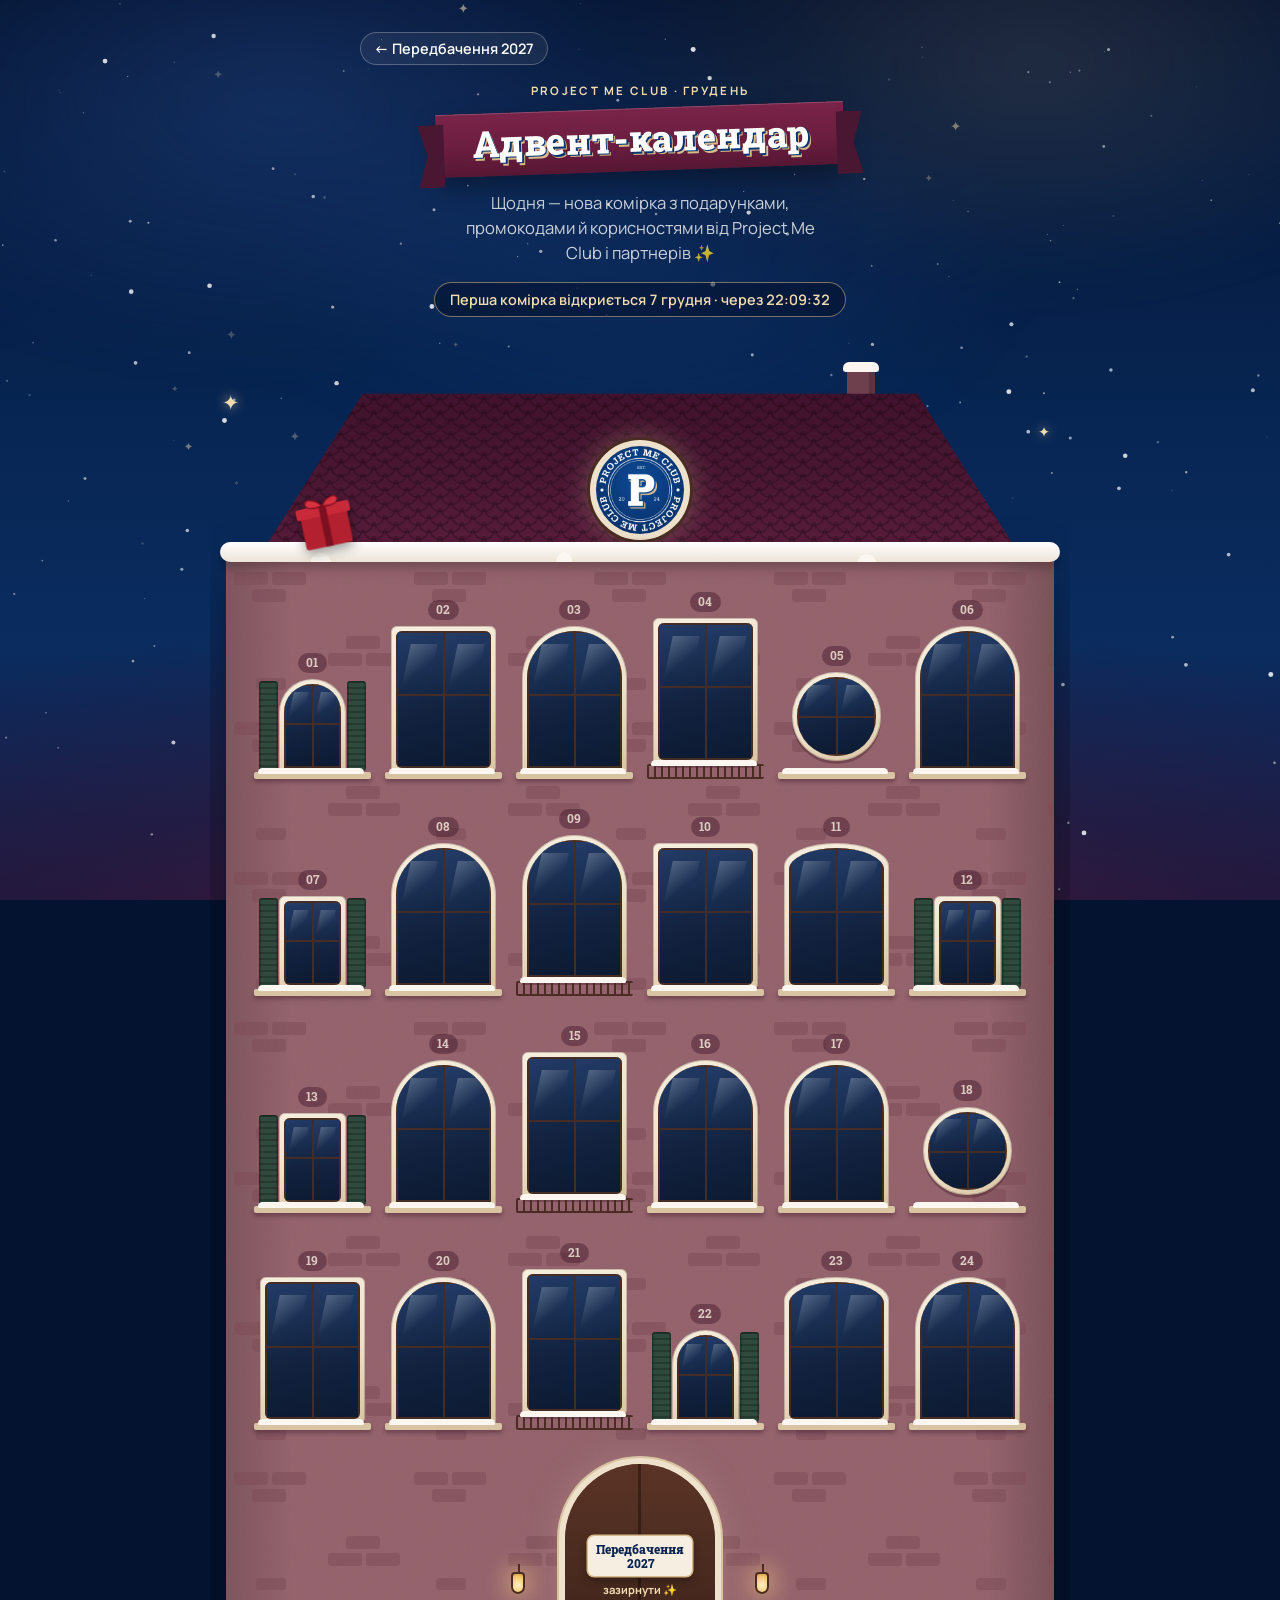
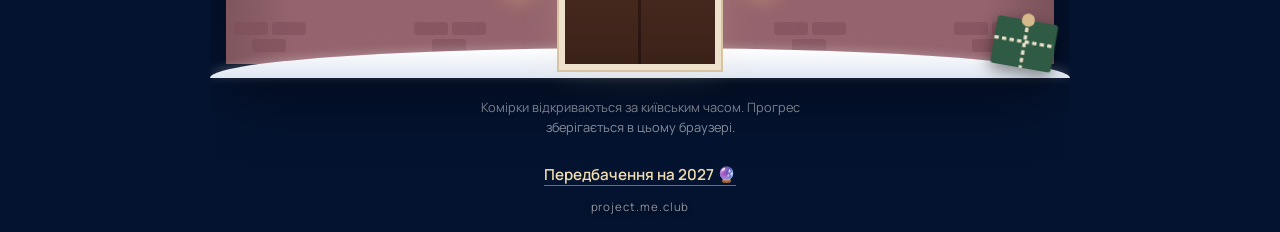
==== commit 820465d9: "Connect advent page to Google Sheets backend Co-Authored-By: Claude Opus 5.5 <noreply@anthropic.com>" ====
--- a/advent/index.html
+++ b/advent/index.html
@@ -22,8 +22,8 @@
   <link href="https://fonts.googleapis.com/css2?family=Manrope:wght@400;500;600;700;800&family=Roboto+Slab:wght@600;700;800&display=swap" rel="stylesheet">
 
   <!-- ?v=… — версія файлів: змінюй при кожному оновленні CSS/JS -->
-  <link rel="stylesheet" href="../css/style.css?v=2026112701">
-  <link rel="stylesheet" href="css/advent.css?v=2026112701">
+  <link rel="stylesheet" href="../css/style.css?v=2026112702">
+  <link rel="stylesheet" href="css/advent.css?v=2026112702">
 </head>
 <body class="advent-page">
   <div class="aurora" aria-hidden="true"></div>
@@ -103,8 +103,8 @@
 
   <div class="toast" id="toast" role="status" aria-live="polite"></div>
 
-  <script src="../js/effects.js?v=2026112701" defer></script>
-  <script src="js/richtext.js?v=2026112701" defer></script>
-  <script src="js/advent.js?v=2026112701" defer></script>
+  <script src="../js/effects.js?v=2026112702" defer></script>
+  <script src="js/richtext.js?v=2026112702" defer></script>
+  <script src="js/advent.js?v=2026112702" defer></script>
 </body>
 </html>
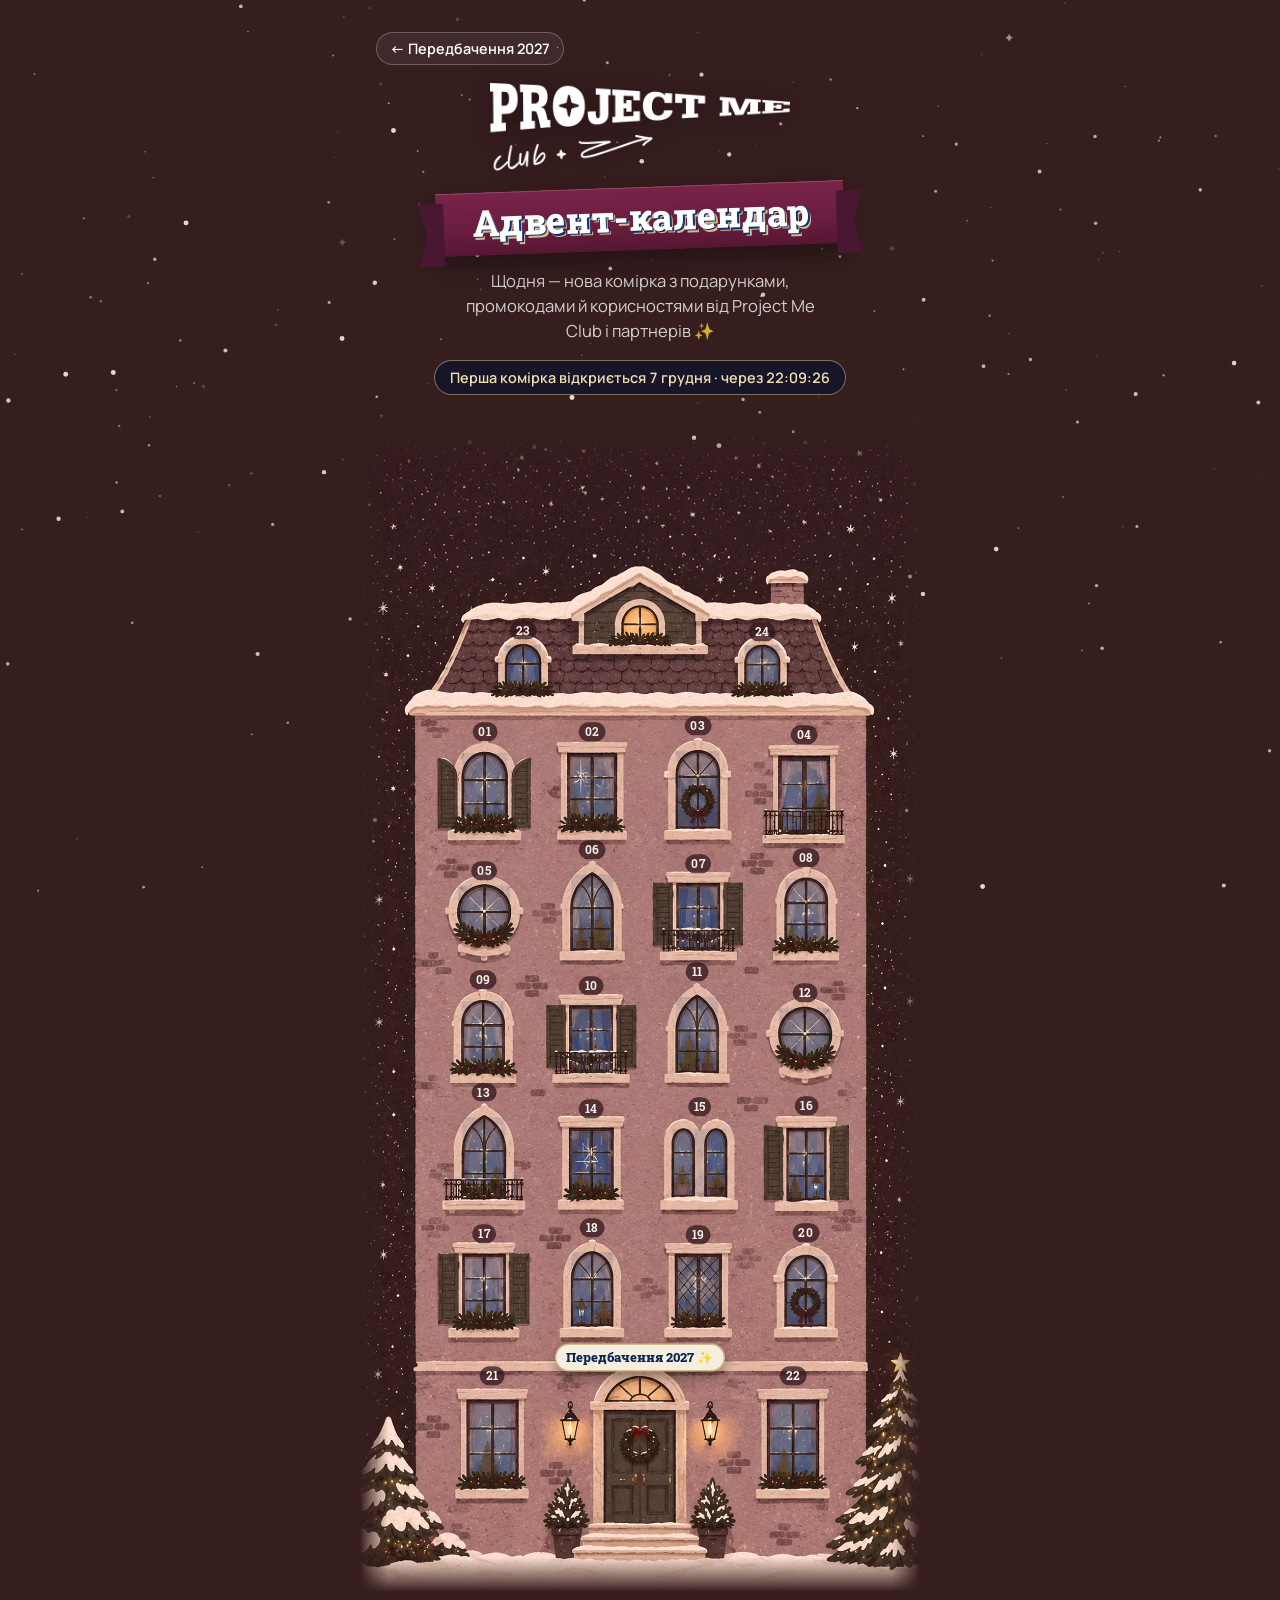
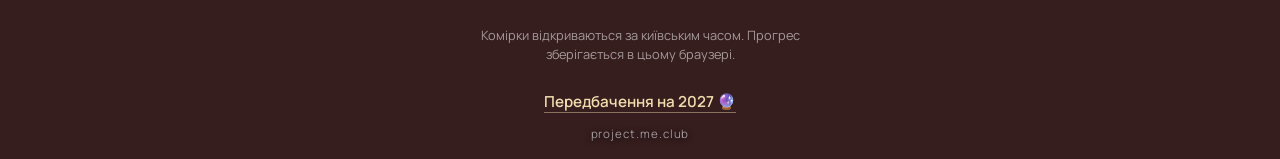
==== commit ab653a9b: "Advent: illustrated house, club logo, Drive links for logos - Replace the CSS house with the illustr" ====
--- a/advent/index.html
+++ b/advent/index.html
@@ -22,8 +22,9 @@
   <link href="https://fonts.googleapis.com/css2?family=Manrope:wght@400;500;600;700;800&family=Roboto+Slab:wght@600;700;800&display=swap" rel="stylesheet">
 
   <!-- ?v=… — версія файлів: змінюй при кожному оновленні CSS/JS -->
-  <link rel="stylesheet" href="../css/style.css?v=2026112702">
-  <link rel="stylesheet" href="css/advent.css?v=2026112702">
+  <link rel="stylesheet" href="../css/style.css?v=2026112801">
+  <link rel="stylesheet" href="css/advent.css?v=2026112801">
+  <link rel="preload" href="img/house-lit.webp?v=2026112801" as="image" type="image/webp">
 </head>
 <body class="advent-page">
   <div class="aurora" aria-hidden="true"></div>
@@ -34,7 +35,7 @@
   <main class="adv">
     <header class="adv-head">
       <a class="adv-back" href="../">←<span> Передбачення 2027</span></a>
-      <p class="adv-kicker">Project Me Club · грудень</p>
+      <img class="adv-logo" src="img/logo-club.png" alt="Project Me Club" width="674" height="196" decoding="async">
       <h1 class="adv-title">
         <span class="ribbon"><span class="ribbon-text">Адвент-календар</span></span>
       </h1>
@@ -43,31 +44,15 @@
       <p class="adv-progress" id="advProgress"></p>
     </header>
 
-    <!-- Будинок: кожне вікно — комірка -->
+    <!-- Будинок: кожне вікно — комірка. Ілюстрацію збирає tools/build_house.py -->
     <section class="house" aria-label="Комірки адвент-календаря">
-      <div class="roof" aria-hidden="true">
-        <span class="chimney"></span>
-        <span class="roof-tiles"></span>
-        <span class="attic"><img src="../assets/logo.png" alt="" width="96" height="96" decoding="async"></span>
-        <span class="roof-snow"></span>
-        <svg class="deco deco-gift-red" viewBox="0 0 64 60"><rect x="6" y="20" width="52" height="38" rx="3" fill="#b3202f"/><rect x="2" y="12" width="60" height="12" rx="2" fill="#c82a3a"/><rect x="28" y="12" width="8" height="46" fill="#7d1020"/><path d="M32 13c-6-10-20-12-18-4 2 6 12 5 18 4zm0 0c6-10 20-12 18-4-2 6-12 5-18 4z" fill="#d8323f" stroke="#7d1020" stroke-width="1.5"/></svg>
+      <div class="house-art">
+        <img class="house-img" src="img/house-dark.webp?v=2026112801" width="1100" height="2274" alt="" decoding="async" fetchpriority="high">
+        <ol class="windows" id="windows"></ol>
+        <a class="door" href="../" style="left:43.64%;top:81.22%;width:12.65%;height:11.79%">
+          <span class="door-tag">Передбачення 2027 ✨</span>
+        </a>
       </div>
-
-      <div class="facade">
-        <ol class="windows" id="windows"></ol>
-
-        <div class="ground">
-          <span class="lamp" aria-hidden="true"></span>
-          <a class="door" href="../">
-            <span class="door-sign">Передбачення<br>2027</span>
-            <span class="door-hint">зазирнути ✨</span>
-          </a>
-          <span class="lamp" aria-hidden="true"></span>
-        </div>
-      </div>
-      <svg class="deco deco-gift-green" aria-hidden="true" viewBox="0 0 64 56"><rect x="4" y="10" width="56" height="44" rx="3" fill="#2f5a43"/><path d="M4 30h56M32 10v44" stroke="#efe2cc" stroke-width="3" stroke-dasharray="4 3"/><circle cx="32" cy="10" r="6" fill="#d6ba8b"/></svg>
-      <span class="deco deco-star deco-star-1" aria-hidden="true">✦</span>
-      <span class="deco deco-star deco-star-2" aria-hidden="true">✦</span>
     </section>
 
     <p class="adv-note">Комірки відкриваються за київським часом. Прогрес зберігається в цьому браузері.</p>
@@ -103,8 +88,8 @@
 
   <div class="toast" id="toast" role="status" aria-live="polite"></div>
 
-  <script src="../js/effects.js?v=2026112702" defer></script>
-  <script src="js/richtext.js?v=2026112702" defer></script>
-  <script src="js/advent.js?v=2026112702" defer></script>
+  <script src="../js/effects.js?v=2026112801" defer></script>
+  <script src="js/richtext.js?v=2026112801" defer></script>
+  <script src="js/advent.js?v=2026112801" defer></script>
 </body>
 </html>
--- a/advent/css/advent.css
+++ b/advent/css/advent.css
@@ -58,13 +58,12 @@
 @media (hover: hover) { .adv-back:hover { background: rgba(255, 255, 255, 0.12); } }
 @media (max-width: 359px) { .adv-back span { display: none; } }
 
-.adv-kicker {
-  margin: 18px 0 10px;
-  font-size: 0.72rem;
-  font-weight: 700;
-  letter-spacing: 0.2em;
-  text-transform: uppercase;
-  color: var(--gold-bright);
+.adv-logo {
+  display: block;
+  width: clamp(200px, 64vw, 300px);
+  height: auto;
+  margin: 18px 0 16px;
+  filter: drop-shadow(0 4px 14px rgba(0, 0, 0, 0.35));
 }
 
 .adv-title { margin: 0; line-height: 1; }
@@ -129,122 +128,56 @@
   color: var(--text-faint);
 }
 
-/* ---------- Будинок ---------- */
+/* ---------- Будинок (ілюстрація) ---------- */
+
+/* Небо сторінки — того ж сливового кольору, що й на малюнку */
+body.advent-page {
+  background-color: #361d1e;  /* = небо на малюнку будинку (54, 29, 30) */
+  background-image: none;
+  background-attachment: fixed;
+}
+.advent-page .aurora { display: none; }
 
 .house {
   position: relative;
-  width: 100%;
-  margin-top: 26px;
-}
-
-.roof {
-  position: relative;
-  height: clamp(112px, 32vw, 168px);
-  margin: 0 -6px;
-}
-
-.roof-tiles {
-  position: absolute;
-  inset: 0 0 6px;
-  clip-path: polygon(5% 100%, 17% 14%, 83% 14%, 95% 100%);
-  background:
-    radial-gradient(circle at 50% 0, transparent 9px, rgba(20, 4, 14, 0.35) 10px, transparent 12px) 0 0 / 22px 14px,
-    radial-gradient(circle at 50% 0, transparent 9px, rgba(20, 4, 14, 0.35) 10px, transparent 12px) 11px 7px / 22px 14px,
-    linear-gradient(180deg, #3d1129 0%, var(--burgundy) 60%, #5a1d3c 100%);
-}
-
-.chimney {
-  position: absolute;
-  top: 0;
-  right: 22%;
-  width: 28px;
-  height: 40px;
-  background: var(--facade-dark);
-  box-shadow: inset -6px 0 0 rgba(0, 0, 0, 0.18);
-}
-.chimney::before {
-  content: "";
-  position: absolute;
-  left: -4px; right: -4px; top: -6px;
-  height: 10px;
-  border-radius: 6px 6px 3px 3px;
-  background: #fbf7f0;
-}
-
-.attic {
-  position: absolute;
-  left: 50%;
-  bottom: 18px;
-  width: clamp(70px, 21vw, 100px);
-  aspect-ratio: 1;
-  transform: translateX(-50%);
-  border-radius: 50%;
-  padding: 6px;
-  background: var(--frame);
-  box-shadow: 0 0 0 3px var(--wood), 0 0 30px rgba(241, 220, 174, 0.35);
-}
-.attic img {
+  width: calc(100% + 32px);
+  max-width: 640px;
+  margin: 14px -16px 0;
+}
+
+.house-art {
+  position: relative;
+  aspect-ratio: 1100 / 2274;
+  /* м'які краї, щоб малюнок розчинявся в небі сторінки */
+  -webkit-mask-image: linear-gradient(90deg, transparent 0, #000 5%, #000 95%, transparent 100%),
+    linear-gradient(180deg, transparent 0, #000 4%, #000 97%, transparent 100%);
+  -webkit-mask-composite: source-in;
+  mask-image: linear-gradient(90deg, transparent 0, #000 5%, #000 95%, transparent 100%),
+    linear-gradient(180deg, transparent 0, #000 4%, #000 97%, transparent 100%);
+  mask-composite: intersect;
+}
+
+.house-img {
   display: block;
   width: 100%;
   height: 100%;
-  border-radius: 50%;
-  background: radial-gradient(circle at 50% 40%, #0d4a96, var(--navy) 70%);
-}
-
-.roof-snow {
-  position: absolute;
-  left: 0; right: 0; bottom: -4px;
-  height: 20px;
-  border-radius: 14px;
-  background:
-    radial-gradient(10px 9px at 12% 100%, #fbf7f0 98%, transparent) ,
-    radial-gradient(8px 10px at 41% 100%, #fbf7f0 98%, transparent),
-    radial-gradient(9px 8px at 77% 100%, #fbf7f0 98%, transparent),
-    linear-gradient(180deg, #ffffff 0%, #ece4d8 100%);
-  box-shadow: 0 6px 12px rgba(0, 0, 0, 0.25);
-  z-index: 2;
-}
-
-.facade {
-  position: relative;
-  padding: 26px clamp(10px, 3.5vw, 22px) 0;
-  background-color: var(--facade);
-  background-image: var(--paper-noise), var(--bricks),
-    linear-gradient(90deg, rgba(0, 0, 0, 0.16), transparent 8%, transparent 92%, rgba(0, 0, 0, 0.2));
-  box-shadow: 0 30px 60px rgba(0, 0, 0, 0.45);
-}
-
-/* сніг біля підніжжя */
-.facade::after {
-  content: "";
-  position: absolute;
-  left: -16px; right: -16px; bottom: -14px;
-  height: 30px;
-  border-radius: 50% 50% 0 0 / 100% 100% 0 0;
-  background: linear-gradient(180deg, #ffffff, #dfe6f2);
-  box-shadow: 0 -2px 10px rgba(255, 255, 255, 0.25);
-}
-
-/* ---------- Вікна ---------- */
+  user-select: none;
+  -webkit-user-drag: none;
+}
 
 .windows {
-  list-style: none;
+  position: absolute;
+  inset: 0;
   margin: 0;
   padding: 0;
-  display: grid;
-  grid-template-columns: repeat(4, minmax(0, 1fr));
-  gap: clamp(16px, 4.5vw, 26px) clamp(8px, 3vw, 18px);
-}
-
-.win-slot { display: flex; }
-
+  list-style: none;
+}
+.win-slot { display: contents; }
+
+/* Зона натискання навколо вікна (координати задає advent.js) */
 .win {
-  position: relative;
-  width: 100%;
-  display: flex;
-  flex-direction: column;
-  align-items: center;
-  justify-content: flex-end;
+  position: absolute;
+  display: block;
   padding: 0;
   border: 0;
   background: none;
@@ -253,252 +186,107 @@
   cursor: pointer;
   touch-action: manipulation;
   -webkit-tap-highlight-color: transparent;
-}
-.win:focus-visible { outline: 2px solid var(--gold-bright); outline-offset: 4px; border-radius: 10px; }
-
+  border-radius: 12px;
+}
+.win:focus-visible { outline: 2px solid var(--gold-bright); outline-offset: 2px; }
+
+/* Світло у вікні — шматок «світлої» версії малюнка точно по склу */
+.win-light {
+  position: absolute;
+  background-image: url("../img/house-lit.webp?v=2026112801");
+  background-repeat: no-repeat;
+  opacity: 0;
+  transition: opacity 0.9s ease, filter 0.6s;
+  pointer-events: none;
+}
+.win.is-ready .win-light,
+.win.is-opened .win-light { opacity: 1; }
+.win.is-ready .win-light { box-shadow: 0 0 18px 4px rgba(255, 196, 110, 0.45); border-radius: 30%; }
+.win.is-new .win-light { animation: win-glow 2.4s ease-in-out infinite; }
+
+@keyframes win-glow {
+  0%, 100% { filter: brightness(1); box-shadow: 0 0 14px 3px rgba(255, 196, 110, 0.4); }
+  50%      { filter: brightness(1.22); box-shadow: 0 0 30px 8px rgba(255, 214, 140, 0.8); }
+}
+
+/* Номер над вікном */
 .win-num {
-  margin-bottom: 6px;
-  padding: 2px 8px;
-  border-radius: 999px;
-  background: rgba(58, 18, 36, 0.55);
+  position: absolute;
+  left: 50%;
+  top: 0;
+  transform: translate(-50%, -30%);
+  padding: 1px 6px;
+  border-radius: 999px;
+  background: rgba(46, 18, 26, 0.72);
   color: var(--cream);
-  font: 700 0.72rem/1.4 var(--font-slab);
-  letter-spacing: 0.04em;
-}
-
-.win-frame {
-  position: relative;
-  width: 100%;
-  aspect-ratio: 3 / 4.2;
-  padding: 5px;
-  border-radius: 6px;
-  background: linear-gradient(160deg, #f7eedf, var(--frame) 50%, var(--frame-shade));
-  box-shadow: 0 3px 0 rgba(60, 20, 35, 0.35), inset 0 0 0 1px rgba(74, 44, 34, 0.25);
-  transition: box-shadow 0.4s;
-}
-
-.win-pane {
-  position: relative;
-  display: block;
-  height: 100%;
-  overflow: hidden;
-  border-radius: inherit;
-  perspective: 220px;
-  background: var(--wood);
-}
-
-/* Інтер'єр — видно, коли стулки відчинено */
-.win-inside {
-  position: absolute;
-  inset: 0;
-  display: flex;
+  font: 700 clamp(0.6rem, 2.6vw, 0.78rem)/1.35 var(--font-slab);
+  letter-spacing: 0.03em;
+  white-space: nowrap;
+  pointer-events: none;
+}
+.win.is-ready .win-num { background: var(--gold); color: var(--navy-ink); }
+.win.is-opened .win-num { background: rgba(214, 186, 139, 0.55); color: var(--navy-ink); }
+
+/* Наліпка у відчиненому вікні: лого партнера або іконка */
+.win-badge {
+  position: absolute;
+  left: 50%;
+  bottom: 4%;
+  width: clamp(26px, 8.4vw, 50px);
+  aspect-ratio: 1;
+  display: none;
   align-items: center;
   justify-content: center;
-  background: radial-gradient(90% 70% at 50% 45%, #fbead0 0%, #e7cc9c 70%, #caa56f 100%);
-  font-size: clamp(1.3rem, 6.6vw, 2rem);
+  transform: translateX(-50%) rotate(-6deg);
+  border-radius: 50%;
+  background: var(--cream);
+  box-shadow: 0 0 0 2px var(--gold), 0 4px 10px rgba(0, 0, 0, 0.45);
+  font-size: clamp(0.85rem, 4vw, 1.4rem);
   line-height: 1;
-}
-.win-inside img {
-  width: 78%;
-  aspect-ratio: 1;
-  object-fit: contain;
-  border-radius: 50%;
-  background: #fff;
-  box-shadow: 0 2px 6px rgba(74, 44, 34, 0.3);
-}
-
-/* Стулки = скло з рамою */
-.win-leaf {
-  position: absolute;
-  top: 0;
-  bottom: 0;
-  width: 50%;
-  background: var(--glass-night);
-  border: 2px solid var(--wood);
-  transition: transform 0.75s var(--ease-out), filter 0.5s;
-  backface-visibility: hidden;
-}
-.win-leaf--l { left: 0; transform-origin: left center; border-right-width: 1.5px; }
-.win-leaf--r { right: 0; transform-origin: right center; border-left-width: 1.5px; }
-/* горизонтальна перемичка + відблиск */
-.win-leaf::before {
-  content: "";
-  position: absolute;
-  left: 0; right: 0; top: 46%;
-  height: 2px;
-  background: var(--wood);
-}
-.win-leaf::after {
-  content: "";
-  position: absolute;
-  inset: 8% 22% 58% 18%;
-  background: linear-gradient(135deg, rgba(255, 255, 255, 0.22), transparent 60%);
-  transform: skewX(-12deg);
-}
-
-/* Зачинене вікно: темне, холодне */
-.win.is-locked .win-num { opacity: 0.75; }
-.win.is-locked .win-leaf { filter: saturate(0.8); }
-
-/* Можна відкрити: тепле світло */
-.win.is-ready .win-leaf { background: var(--glass-warm); }
-.win.is-ready .win-leaf::after { background: linear-gradient(135deg, rgba(255, 255, 255, 0.5), transparent 60%); }
-.win.is-ready .win-frame { box-shadow: 0 3px 0 rgba(60, 20, 35, 0.35), 0 0 22px rgba(255, 196, 110, 0.55); }
-.win.is-ready .win-num { background: var(--gold); color: var(--navy-ink); }
-.win.is-new .win-frame { animation: win-glow 2.4s ease-in-out infinite; }
-
-@keyframes win-glow {
-  0%, 100% { box-shadow: 0 3px 0 rgba(60, 20, 35, 0.35), 0 0 16px rgba(255, 196, 110, 0.45); }
-  50%      { box-shadow: 0 3px 0 rgba(60, 20, 35, 0.35), 0 0 34px rgba(255, 214, 140, 0.95); }
-}
-
-/* Відчинене */
-.win.is-opened .win-leaf { background: var(--glass-warm); filter: brightness(0.75); }
-.win.is-opened .win-leaf--l { transform: rotateY(76deg); }
-.win.is-opened .win-leaf--r { transform: rotateY(-76deg); }
-.win.is-opened .win-num { background: rgba(214, 186, 139, 0.35); }
+  overflow: hidden;
+  pointer-events: none;
+}
+.win.is-opened .win-badge { display: flex; animation: badge-in 0.5s var(--ease-spring) both; }
+.win-badge img { width: 100%; height: 100%; object-fit: contain; background: #fff; }
+@keyframes badge-in { from { opacity: 0; transform: translateX(-50%) scale(0.4) rotate(-30deg); } }
 
 @media (hover: hover) {
-  .win.is-ready:hover .win-leaf--l { transform: rotateY(14deg); }
-  .win.is-ready:hover .win-leaf--r { transform: rotateY(-14deg); }
-  .win.is-opened:hover .win-frame { box-shadow: 0 3px 0 rgba(60, 20, 35, 0.35), 0 0 18px rgba(255, 196, 110, 0.4); }
-}
-
-.win.is-shake .win-frame { animation: win-shake 0.4s ease; }
+  .win.is-ready:hover .win-light { filter: brightness(1.18); }
+  .win.is-locked:hover .win-num { background: rgba(46, 18, 26, 0.9); }
+}
+
+.win.is-shake { animation: win-shake 0.4s ease; }
 @keyframes win-shake {
-  20% { transform: translateX(-3px) rotate(-1deg); }
-  40% { transform: translateX(3px) rotate(1deg); }
+  20% { transform: translateX(-3px); }
+  40% { transform: translateX(3px); }
   60% { transform: translateX(-2px); }
   80% { transform: translateX(2px); }
 }
 
-/* Форми вікон */
-.win--arch .win-frame { border-radius: 999px 999px 6px 6px; }
-.win--twin .win-frame { border-radius: 50% 50% 6px 6px / 16% 16% 6px 6px; }
-.win--round .win-frame { width: 84%; aspect-ratio: 1; border-radius: 50%; margin-bottom: 12%; }
-.win--round .win-leaf::before { top: 50%; }
-
-/* Віконниці */
-.win.has-shutters .win-frame { width: 64%; }
-.win.has-shutters .win-frame::before,
-.win.has-shutters .win-frame::after {
-  content: "";
-  position: absolute;
-  top: 2px; bottom: 2px;
-  width: 27%;
-  border-radius: 3px;
-  background:
-    repeating-linear-gradient(180deg, rgba(0, 0, 0, 0.22) 0 2px, transparent 2px 6px),
-    var(--shutter);
-  box-shadow: inset 0 0 0 1.5px rgba(0, 0, 0, 0.3);
-}
-.win.has-shutters .win-frame::before { right: 102%; }
-.win.has-shutters .win-frame::after  { left: 102%; }
-
-/* Підвіконня зі снігом */
-.win-sill {
-  position: relative;
-  width: 112%;
-  height: 7px;
-  margin-top: -1px;
-  border-radius: 2px;
-  background: var(--frame-shade);
-  box-shadow: 0 3px 4px rgba(40, 10, 25, 0.35);
-}
-.win-sill::before {
-  content: "";
-  position: absolute;
-  left: 4%; right: 6%; top: -4px;
-  height: 6px;
-  border-radius: 6px 6px 2px 2px;
-  background: #fbf7f0;
-}
-
-/* Балкон */
-.win.has-balcony .win-sill {
-  height: 15px;
-  background:
-    linear-gradient(var(--wood), var(--wood)) 0 0 / 100% 2px no-repeat,
-    linear-gradient(var(--wood), var(--wood)) 0 100% / 100% 2px no-repeat,
-    repeating-linear-gradient(90deg, var(--wood) 0 2px, transparent 2px 7px);
-  box-shadow: none;
-}
-
-/* ---------- Перший поверх: двері до передбачень ---------- */
-
-.ground {
-  position: relative;
-  z-index: 1;
-  display: flex;
-  align-items: flex-end;
-  justify-content: center;
-  gap: clamp(14px, 6vw, 40px);
-  margin-top: clamp(24px, 6vw, 34px);
-}
-
-.lamp {
-  position: relative;
-  width: 14px;
-  height: 22px;
-  margin-bottom: 70px;
-  border-radius: 4px 4px 7px 7px;
-  background: radial-gradient(circle at 50% 60%, #fff1c4, #f3c26b 60%, #b8792e);
-  box-shadow: 0 0 22px 6px rgba(255, 210, 130, 0.45), inset 0 0 0 2px var(--wood);
-}
-.lamp::before {
-  content: "";
-  position: absolute;
-  left: 50%; top: -8px;
-  width: 2px; height: 8px;
-  background: var(--wood);
-}
-
+/* Двері — до передбачень */
 .door {
-  position: relative;
-  width: clamp(104px, 32%, 150px);
-  aspect-ratio: 3 / 4;
-  display: flex;
-  flex-direction: column;
-  align-items: center;
-  justify-content: center;
-  gap: 6px;
-  padding: 14px 10px 10px;
-  border-radius: 999px 999px 0 0;
-  background:
-    linear-gradient(90deg, transparent 49%, rgba(0, 0, 0, 0.35) 49% 51%, transparent 51%),
-    linear-gradient(180deg, #5a3426, #3b2219);
-  box-shadow: 0 0 0 6px var(--frame), 0 0 0 8px var(--frame-shade), 0 0 40px rgba(241, 220, 174, 0.25);
+  position: absolute;
+  display: block;
+  border-radius: 40% 40% 6px 6px;
   text-decoration: none;
+}
+.door-tag {
+  position: absolute;
+  left: 50%;
+  bottom: calc(100% + 4px);
+  transform: translateX(-50%);
+  padding: 5px 10px;
+  border-radius: 999px;
+  background: var(--cream);
+  box-shadow: 0 0 0 1.5px var(--gold), 0 6px 14px rgba(0, 0, 0, 0.45);
   color: var(--navy-ink);
-  transition: transform 0.2s var(--ease-out), box-shadow 0.2s;
-}
-.door-sign {
-  padding: 6px 8px;
-  border-radius: 6px;
-  background: var(--cream);
-  box-shadow: 0 0 0 1.5px var(--gold), 0 4px 10px rgba(0, 0, 0, 0.35);
-  font: 800 clamp(0.66rem, 2.6vw, 0.78rem)/1.15 var(--font-slab);
-  text-align: center;
-}
-.door-hint {
-  font-size: 0.7rem;
-  font-weight: 700;
-  color: var(--gold-bright);
-}
-.door:focus-visible { outline: 3px solid var(--gold-bright); outline-offset: 10px; }
-@media (hover: hover) {
-  .door:hover { transform: translateY(-2px); box-shadow: 0 0 0 6px var(--frame), 0 0 0 8px var(--frame-shade), 0 0 50px rgba(241, 220, 174, 0.5); }
-}
-
-/* ---------- Колажні прикраси ---------- */
-
-.deco { position: absolute; pointer-events: none; }
-.deco-gift-red { left: 9%; bottom: 10px; width: clamp(40px, 11vw, 58px); transform: rotate(-12deg); filter: drop-shadow(0 4px 6px rgba(0, 0, 0, 0.4)); z-index: 3; }
-.deco-gift-green { right: -6px; bottom: -6px; width: clamp(48px, 13vw, 70px); transform: rotate(10deg); filter: drop-shadow(0 6px 8px rgba(0, 0, 0, 0.45)); z-index: 3; }
-.deco-star { color: var(--gold-bright); text-shadow: 0 0 12px rgba(241, 220, 174, 0.8); animation: star-twinkle 4s ease-in-out infinite; }
-.deco-star-1 { left: -4px; top: 20px; font-size: 1.3rem; }
-.deco-star-2 { right: 4px; top: 54px; font-size: 0.9rem; animation-delay: -2s; }
-@keyframes star-twinkle { 0%, 100% { opacity: 1; transform: scale(1); } 50% { opacity: 0.45; transform: scale(0.8); } }
+  font: 800 clamp(0.62rem, 2.6vw, 0.8rem)/1.2 var(--font-slab);
+  white-space: nowrap;
+  animation: door-bob 3.2s ease-in-out infinite;
+}
+@keyframes door-bob { 0%, 100% { transform: translate(-50%, 0); } 50% { transform: translate(-50%, -4px); } }
+.door:focus-visible { outline: 3px solid var(--gold-bright); outline-offset: 4px; }
+@media (hover: hover) { .door:hover .door-tag { background: #fff; } }
 
 .adv-note {
   max-width: 40ch;
@@ -803,17 +591,9 @@
 }
 
 @media (prefers-reduced-motion: reduce) {
-  .win.is-new .win-frame { box-shadow: 0 3px 0 rgba(60, 20, 35, 0.35), 0 0 30px rgba(255, 214, 140, 0.85); }
+  .win.is-new .win-light { filter: brightness(1.15); box-shadow: 0 0 26px 6px rgba(255, 214, 140, 0.75); }
+  .door-tag { animation: none; }
   .spoiler:not(.is-revealed) { animation: none; }
 }
 
 .has-preview .modal { padding-top: max(64px, calc(env(safe-area-inset-top) + 48px)); }
-
-/* Десктоп: ширший будинок, 6 вікон у ряд */
-@media (min-width: 900px) {
-  .adv { max-width: 860px; }
-  .adv-head { max-width: 560px; }
-  .windows { grid-template-columns: repeat(6, minmax(0, 1fr)); gap: 30px 26px; }
-  .roof { height: 190px; }
-  .facade { padding: 34px 34px 0; }
-}
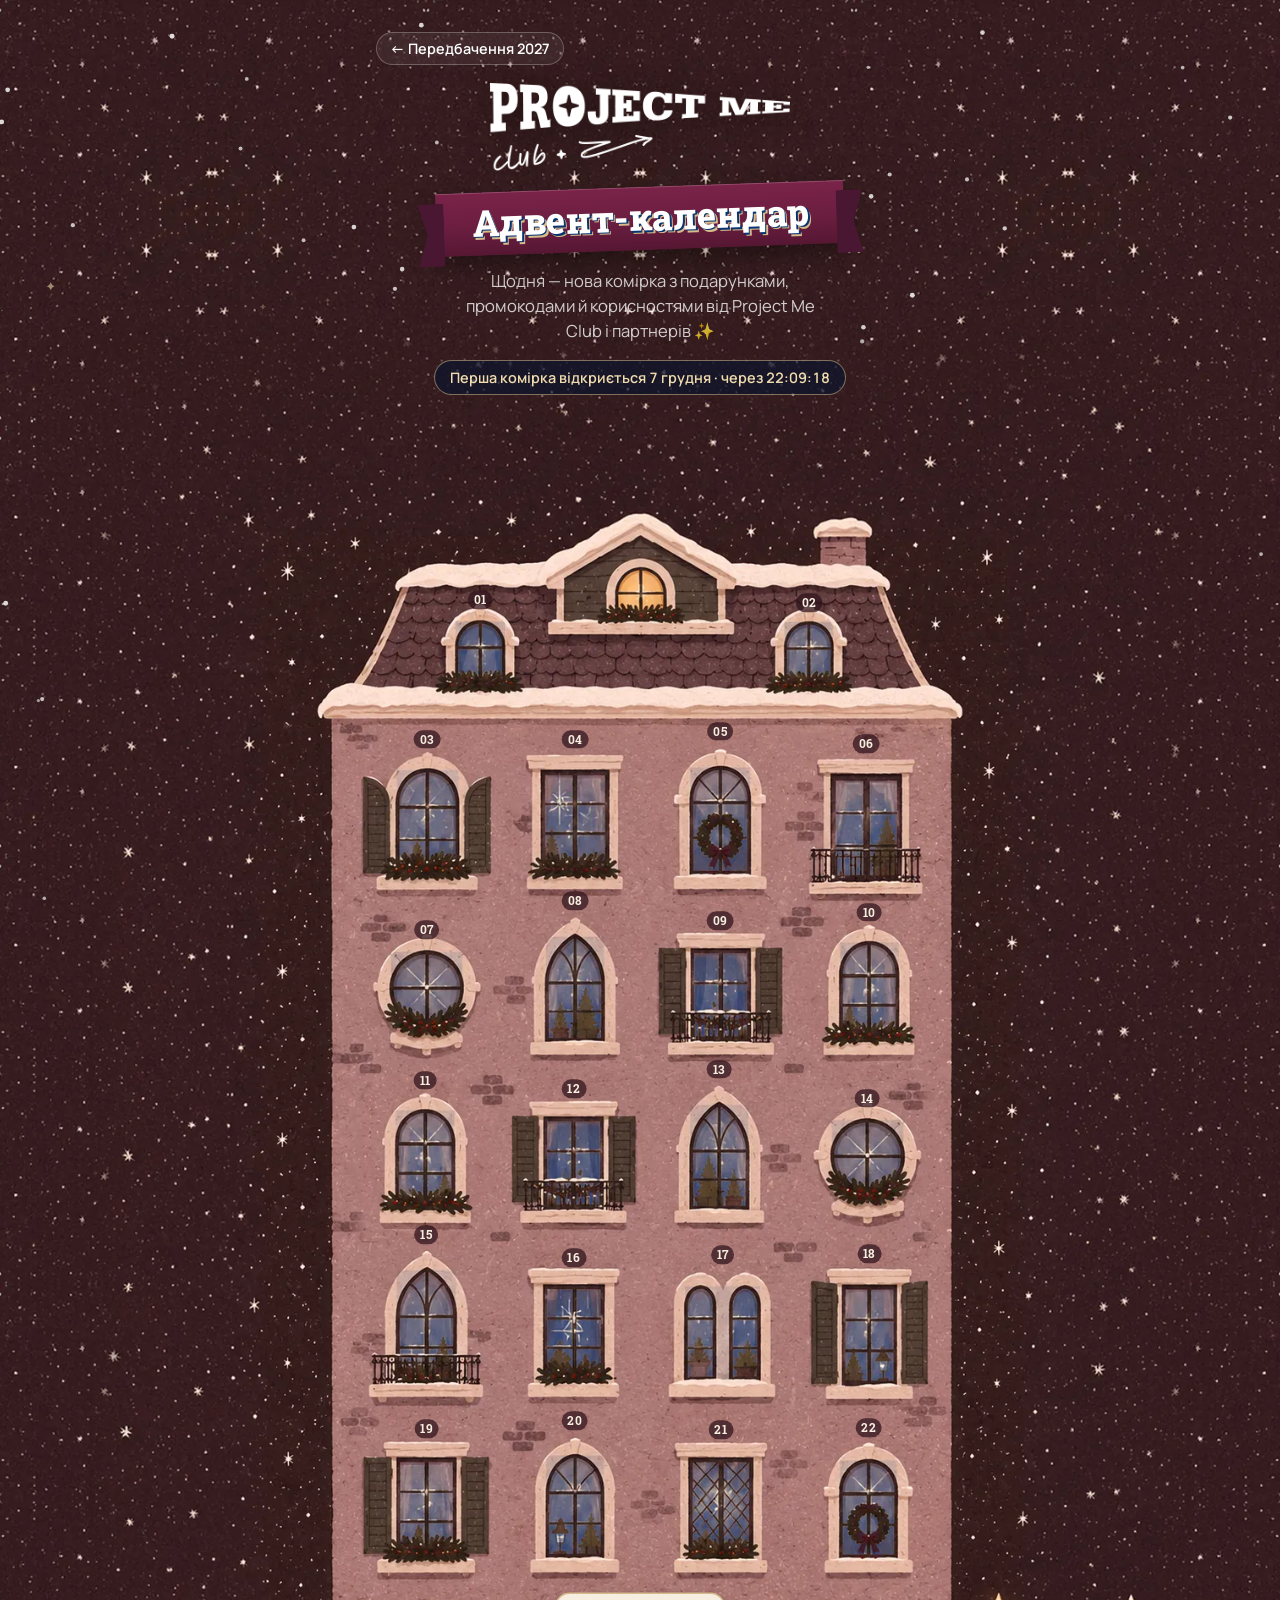
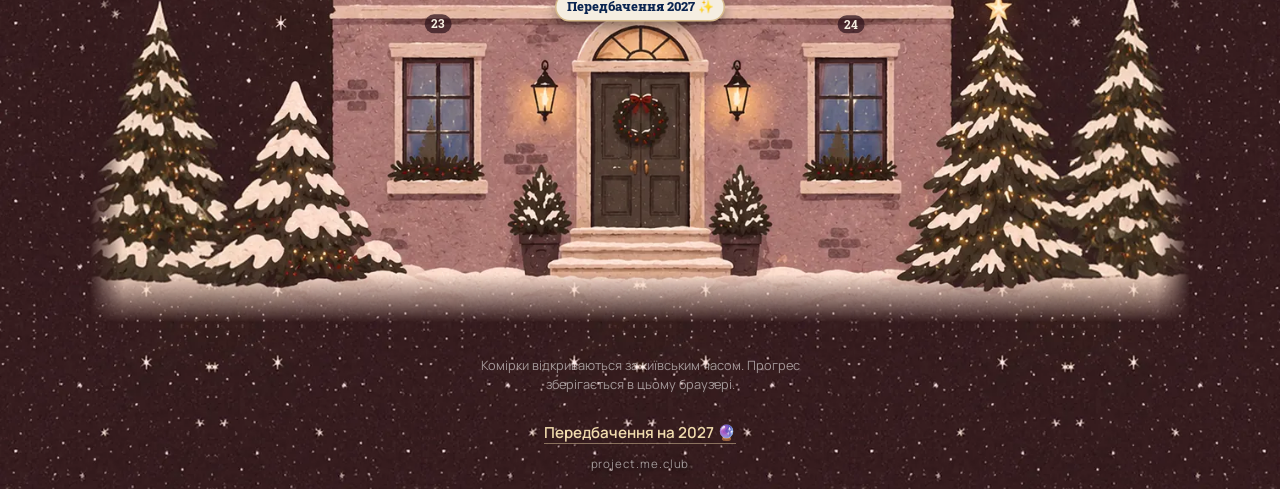
==== commit c93235f2: "Advent: number cells from the roof, full-width scene, painted sky background - Cells 01-02 are the d" ====
--- a/advent/index.html
+++ b/advent/index.html
@@ -22,9 +22,9 @@
   <link href="https://fonts.googleapis.com/css2?family=Manrope:wght@400;500;600;700;800&family=Roboto+Slab:wght@600;700;800&display=swap" rel="stylesheet">
 
   <!-- ?v=… — версія файлів: змінюй при кожному оновленні CSS/JS -->
-  <link rel="stylesheet" href="../css/style.css?v=2026112801">
-  <link rel="stylesheet" href="css/advent.css?v=2026112801">
-  <link rel="preload" href="img/house-lit.webp?v=2026112801" as="image" type="image/webp">
+  <link rel="stylesheet" href="../css/style.css?v=2026112802">
+  <link rel="stylesheet" href="css/advent.css?v=2026112802">
+  <link rel="preload" href="img/house-lit.webp?v=2026112802" as="image" type="image/webp">
 </head>
 <body class="advent-page">
   <div class="aurora" aria-hidden="true"></div>
@@ -47,9 +47,9 @@
     <!-- Будинок: кожне вікно — комірка. Ілюстрацію збирає tools/build_house.py -->
     <section class="house" aria-label="Комірки адвент-календаря">
       <div class="house-art">
-        <img class="house-img" src="img/house-dark.webp?v=2026112801" width="1100" height="2274" alt="" decoding="async" fetchpriority="high">
+        <img class="house-img" src="img/house-dark.webp?v=2026112802" width="1300" height="1879" alt="" decoding="async" fetchpriority="high">
         <ol class="windows" id="windows"></ol>
-        <a class="door" href="../" style="left:43.64%;top:81.22%;width:12.65%;height:11.79%">
+        <a class="door" href="../" style="left:45.62%;top:81.22%;width:8.85%;height:11.79%">
           <span class="door-tag">Передбачення 2027 ✨</span>
         </a>
       </div>
@@ -88,8 +88,8 @@
 
   <div class="toast" id="toast" role="status" aria-live="polite"></div>
 
-  <script src="../js/effects.js?v=2026112801" defer></script>
-  <script src="js/richtext.js?v=2026112801" defer></script>
-  <script src="js/advent.js?v=2026112801" defer></script>
+  <script src="../js/effects.js?v=2026112802" defer></script>
+  <script src="js/richtext.js?v=2026112802" defer></script>
+  <script src="js/advent.js?v=2026112802" defer></script>
 </body>
 </html>
--- a/advent/css/advent.css
+++ b/advent/css/advent.css
@@ -26,7 +26,7 @@
   max-width: 560px;
   margin: 0 auto;
   padding: max(18px, env(safe-area-inset-top)) 16px 12px;
-  overflow-x: clip;
+  overflow-x: visible; /* будинок на всю ширину обрізає сам .house */
   display: flex;
   flex-direction: column;
   align-items: center;
@@ -36,6 +36,8 @@
 /* ---------- Шапка ---------- */
 
 .adv-head {
+  position: relative;
+  z-index: 2; /* поверх неба з малюнка, на яке заходить будинок */
   width: 100%;
   display: flex;
   flex-direction: column;
@@ -132,27 +134,31 @@
 
 /* Небо сторінки — того ж сливового кольору, що й на малюнку */
 body.advent-page {
-  background-color: #361d1e;  /* = небо на малюнку будинку (54, 29, 30) */
-  background-image: none;
-  background-attachment: fixed;
+  /* небо з ілюстрації (безшовна текстура), у тому ж масштабі, що й будинок */
+  background: #361d1e url("../img/sky.webp?v=2026112802") repeat 50% 0 / min(61.1vw, 428px);
 }
 .advent-page .aurora { display: none; }
 
 .house {
   position: relative;
-  width: calc(100% + 32px);
-  max-width: 640px;
-  margin: 14px -16px 0;
+  z-index: 1;
+  width: 100vw;
+  /* угорі малюнка — порожнє небо; підтягуємо будинок ближче до заголовка */
+  margin: calc(min(157vw, 1100px) * -0.08) calc(50% - 50vw) 0;
+  overflow: hidden;
 }
 
 .house-art {
   position: relative;
-  aspect-ratio: 1100 / 2274;
+  left: 50%;
+  width: min(157vw, 1100px);   /* на телефоні будинок на всю ширину, ялинки визирають з країв */
+  transform: translateX(-50%);
+  aspect-ratio: 1300 / 1879;
   /* м'які краї, щоб малюнок розчинявся в небі сторінки */
-  -webkit-mask-image: linear-gradient(90deg, transparent 0, #000 5%, #000 95%, transparent 100%),
+  -webkit-mask-image: linear-gradient(90deg, transparent 0, #000 3%, #000 97%, transparent 100%),
     linear-gradient(180deg, transparent 0, #000 4%, #000 97%, transparent 100%);
   -webkit-mask-composite: source-in;
-  mask-image: linear-gradient(90deg, transparent 0, #000 5%, #000 95%, transparent 100%),
+  mask-image: linear-gradient(90deg, transparent 0, #000 3%, #000 97%, transparent 100%),
     linear-gradient(180deg, transparent 0, #000 4%, #000 97%, transparent 100%);
   mask-composite: intersect;
 }
@@ -193,7 +199,7 @@
 /* Світло у вікні — шматок «світлої» версії малюнка точно по склу */
 .win-light {
   position: absolute;
-  background-image: url("../img/house-lit.webp?v=2026112801");
+  background-image: url("../img/house-lit.webp?v=2026112802");
   background-repeat: no-repeat;
   opacity: 0;
   transition: opacity 0.9s ease, filter 0.6s;
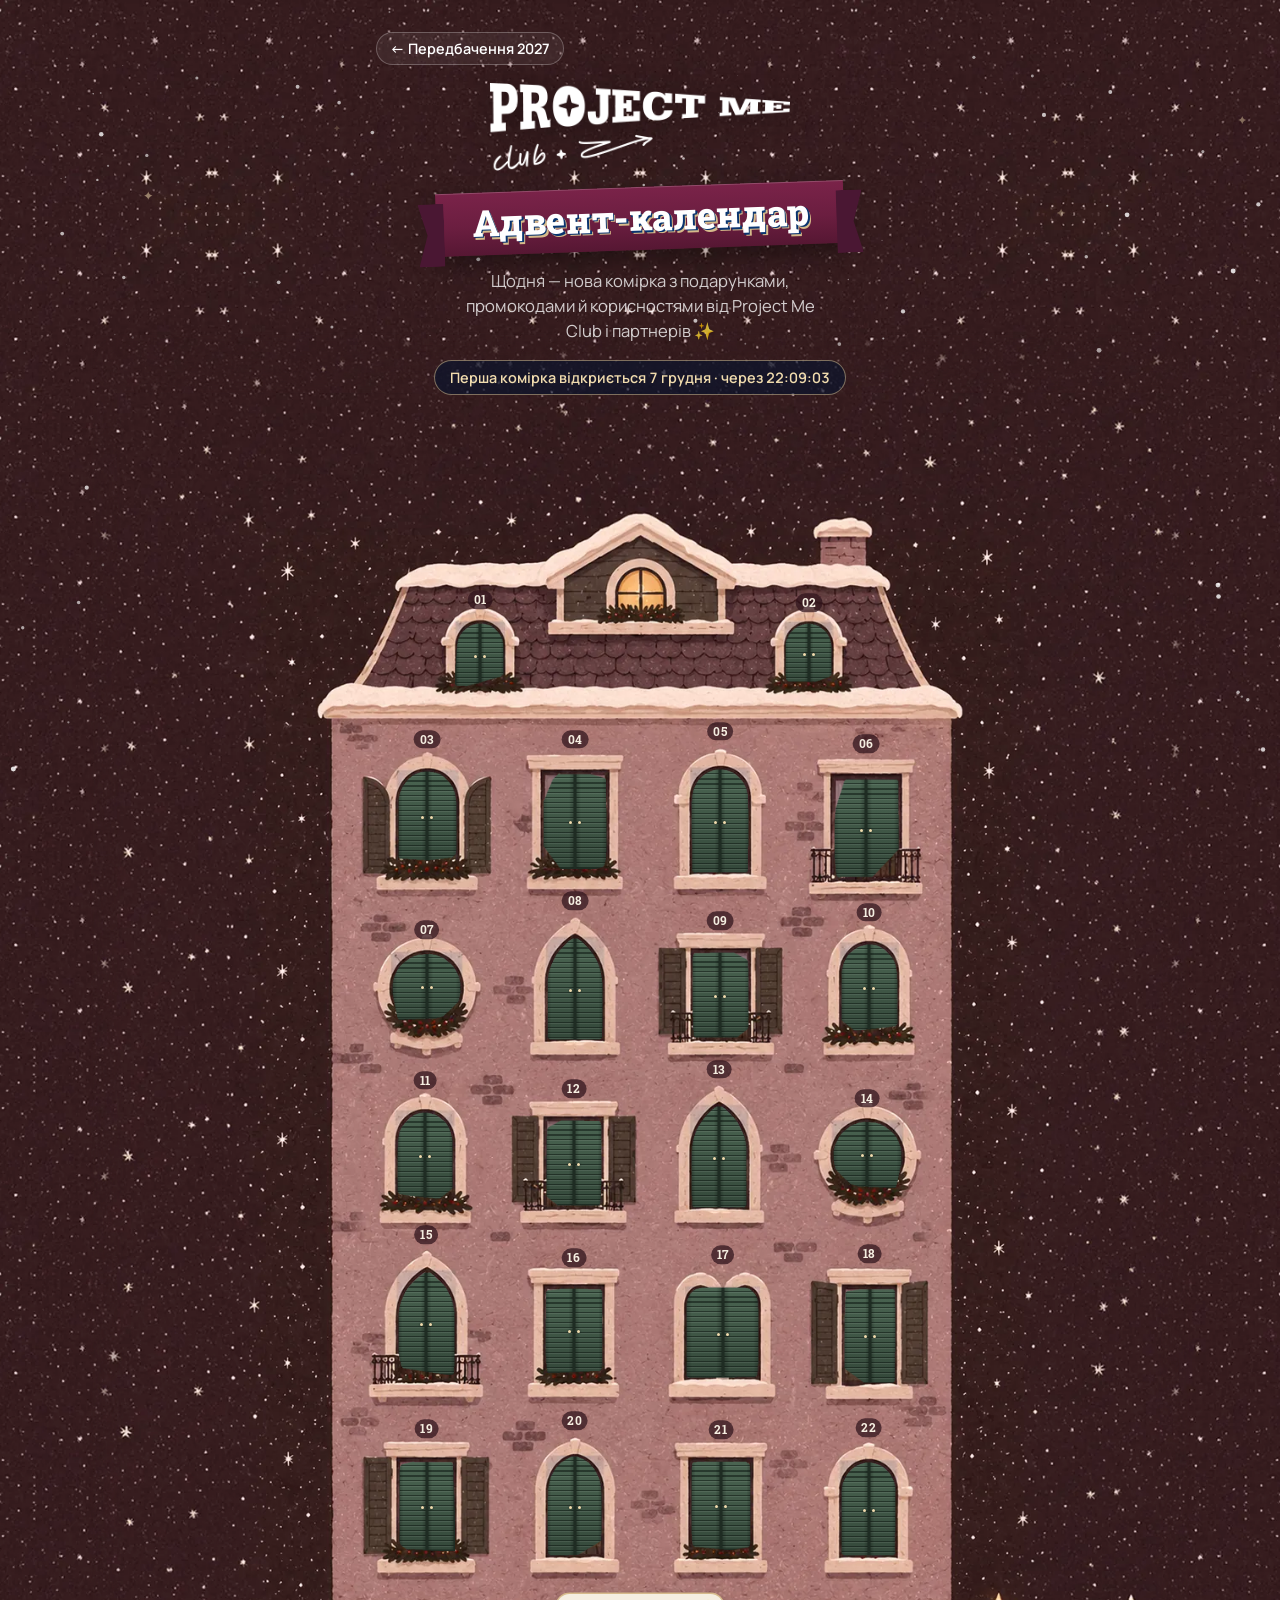
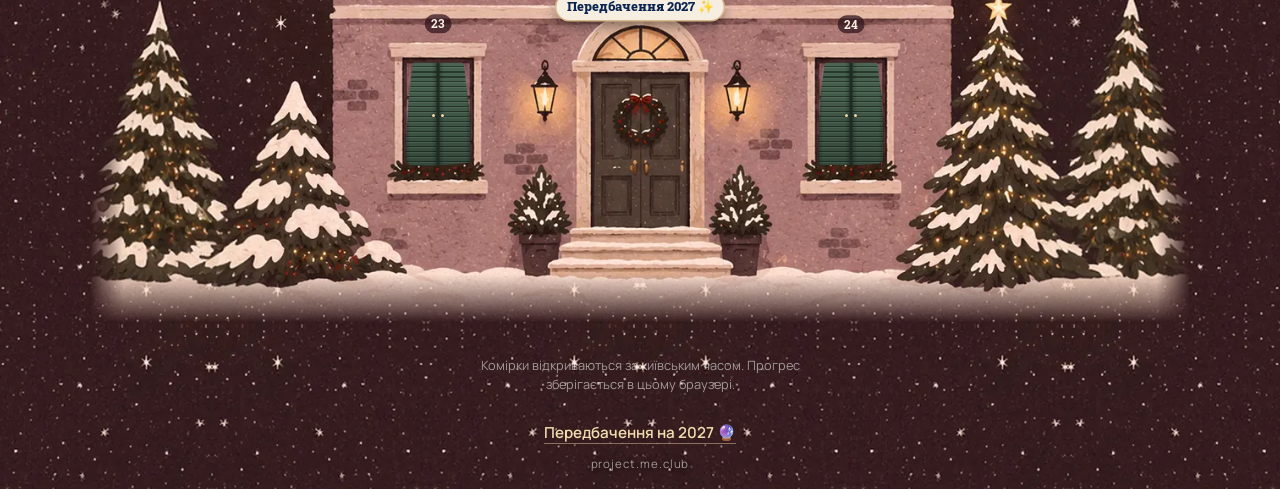
==== commit 618e5022: "Advent: shutters on windows with an opening animation - Locked cells: shutters closed; available cel" ====
--- a/advent/index.html
+++ b/advent/index.html
@@ -22,9 +22,9 @@
   <link href="https://fonts.googleapis.com/css2?family=Manrope:wght@400;500;600;700;800&family=Roboto+Slab:wght@600;700;800&display=swap" rel="stylesheet">
 
   <!-- ?v=… — версія файлів: змінюй при кожному оновленні CSS/JS -->
-  <link rel="stylesheet" href="../css/style.css?v=2026112802">
-  <link rel="stylesheet" href="css/advent.css?v=2026112802">
-  <link rel="preload" href="img/house-lit.webp?v=2026112802" as="image" type="image/webp">
+  <link rel="stylesheet" href="../css/style.css?v=2026112803">
+  <link rel="stylesheet" href="css/advent.css?v=2026112803">
+  <link rel="preload" href="img/house-lit.webp?v=2026112803" as="image" type="image/webp">
 </head>
 <body class="advent-page">
   <div class="aurora" aria-hidden="true"></div>
@@ -47,7 +47,7 @@
     <!-- Будинок: кожне вікно — комірка. Ілюстрацію збирає tools/build_house.py -->
     <section class="house" aria-label="Комірки адвент-календаря">
       <div class="house-art">
-        <img class="house-img" src="img/house-dark.webp?v=2026112802" width="1300" height="1879" alt="" decoding="async" fetchpriority="high">
+        <img class="house-img" src="img/house-dark.webp?v=2026112803" width="1300" height="1879" alt="" decoding="async" fetchpriority="high">
         <ol class="windows" id="windows"></ol>
         <a class="door" href="../" style="left:45.62%;top:81.22%;width:8.85%;height:11.79%">
           <span class="door-tag">Передбачення 2027 ✨</span>
@@ -88,8 +88,8 @@
 
   <div class="toast" id="toast" role="status" aria-live="polite"></div>
 
-  <script src="../js/effects.js?v=2026112802" defer></script>
-  <script src="js/richtext.js?v=2026112802" defer></script>
-  <script src="js/advent.js?v=2026112802" defer></script>
+  <script src="../js/effects.js?v=2026112803" defer></script>
+  <script src="js/richtext.js?v=2026112803" defer></script>
+  <script src="js/advent.js?v=2026112803" defer></script>
 </body>
 </html>
--- a/advent/css/advent.css
+++ b/advent/css/advent.css
@@ -135,7 +135,7 @@
 /* Небо сторінки — того ж сливового кольору, що й на малюнку */
 body.advent-page {
   /* небо з ілюстрації (безшовна текстура), у тому ж масштабі, що й будинок */
-  background: #361d1e url("../img/sky.webp?v=2026112802") repeat 50% 0 / min(61.1vw, 428px);
+  background: #361d1e url("../img/sky.webp?v=2026112803") repeat 50% 0 / min(61.1vw, 428px);
 }
 .advent-page .aurora { display: none; }
 
@@ -199,7 +199,7 @@
 /* Світло у вікні — шматок «світлої» версії малюнка точно по склу */
 .win-light {
   position: absolute;
-  background-image: url("../img/house-lit.webp?v=2026112802");
+  background-image: url("../img/house-lit.webp?v=2026112803");
   background-repeat: no-repeat;
   opacity: 0;
   transition: opacity 0.9s ease, filter 0.6s;
@@ -207,12 +207,67 @@
 }
 .win.is-ready .win-light,
 .win.is-opened .win-light { opacity: 1; }
-.win.is-ready .win-light { box-shadow: 0 0 18px 4px rgba(255, 196, 110, 0.45); border-radius: 30%; }
+.win.is-ready .win-light { box-shadow: 0 0 16px 3px rgba(255, 196, 110, 0.35); border-radius: 30%; }
 .win.is-new .win-light { animation: win-glow 2.4s ease-in-out infinite; }
 
 @keyframes win-glow {
   0%, 100% { filter: brightness(1); box-shadow: 0 0 14px 3px rgba(255, 196, 110, 0.4); }
   50%      { filter: brightness(1.22); box-shadow: 0 0 30px 8px rgba(255, 214, 140, 0.8); }
+}
+
+/* Віконниці: зачинені → прочинені (комірка доступна) → розчинені (переглянута) */
+.win-shutters {
+  position: absolute;
+  perspective: 90px;
+  -webkit-mask-image: url("../img/glass-mask.webp?v=2026112803");
+  mask-image: url("../img/glass-mask.webp?v=2026112803");
+  -webkit-mask-repeat: no-repeat;
+  mask-repeat: no-repeat;
+  pointer-events: none;
+}
+.leaf {
+  position: absolute;
+  top: 0;
+  bottom: 0;
+  width: 50%;
+  background:
+    linear-gradient(90deg, rgba(0, 0, 0, 0.32), transparent 18%, transparent 82%, rgba(0, 0, 0, 0.32)),
+    repeating-linear-gradient(180deg, rgba(14, 24, 18, 0.55) 0 1.5px, rgba(255, 255, 255, 0.08) 1.5px 2.5px, transparent 2.5px 5px),
+    linear-gradient(180deg, #4b6552, #34483a);
+  box-shadow: inset 0 0 0 1.5px #1f2c23;
+  transition: transform 1s cubic-bezier(0.2, 0.75, 0.25, 1), filter 1s;
+  backface-visibility: hidden;
+}
+.leaf--l { left: 0; transform-origin: 0 50%; }
+.leaf--r { right: 0; transform-origin: 100% 50%; }
+/* золота ручка */
+.leaf::after {
+  content: "";
+  position: absolute;
+  top: 50%;
+  width: 3px;
+  height: 3px;
+  border-radius: 50%;
+  background: var(--gold-bright);
+  box-shadow: 0 0 2px rgba(0, 0, 0, 0.6);
+}
+.leaf--l::after { right: 3px; }
+.leaf--r::after { left: 3px; }
+
+.win.is-ready .leaf--l { transform: rotateY(52deg); }
+.win.is-ready .leaf--r { transform: rotateY(-52deg); }
+.win.is-new .leaf--l { animation: ajar-l 2.6s ease-in-out infinite; }
+.win.is-new .leaf--r { animation: ajar-r 2.6s ease-in-out infinite; }
+@keyframes ajar-l { 0%, 100% { transform: rotateY(44deg); } 50% { transform: rotateY(60deg); } }
+@keyframes ajar-r { 0%, 100% { transform: rotateY(-44deg); } 50% { transform: rotateY(-60deg); } }
+
+.win.is-opened .leaf { filter: brightness(0.8); }
+.win.is-opened .leaf--l { transform: rotateY(84deg); }
+.win.is-opened .leaf--r { transform: rotateY(-84deg); }
+
+@media (hover: hover) {
+  .win.is-ready:hover .leaf--l { animation: none; transform: rotateY(64deg); }
+  .win.is-ready:hover .leaf--r { animation: none; transform: rotateY(-64deg); }
 }
 
 /* Номер над вікном */
@@ -252,7 +307,7 @@
   overflow: hidden;
   pointer-events: none;
 }
-.win.is-opened .win-badge { display: flex; animation: badge-in 0.5s var(--ease-spring) both; }
+.win.is-opened .win-badge { display: flex; animation: badge-in 0.5s var(--ease-spring) 0.8s both; }
 .win-badge img { width: 100%; height: 100%; object-fit: contain; background: #fff; }
 @keyframes badge-in { from { opacity: 0; transform: translateX(-50%) scale(0.4) rotate(-30deg); } }
 
@@ -598,6 +653,8 @@
 
 @media (prefers-reduced-motion: reduce) {
   .win.is-new .win-light { filter: brightness(1.15); box-shadow: 0 0 26px 6px rgba(255, 214, 140, 0.75); }
+  .win.is-new .leaf--l { animation: none; transform: rotateY(54deg); }
+  .win.is-new .leaf--r { animation: none; transform: rotateY(-54deg); }
   .door-tag { animation: none; }
   .spoiler:not(.is-revealed) { animation: none; }
 }
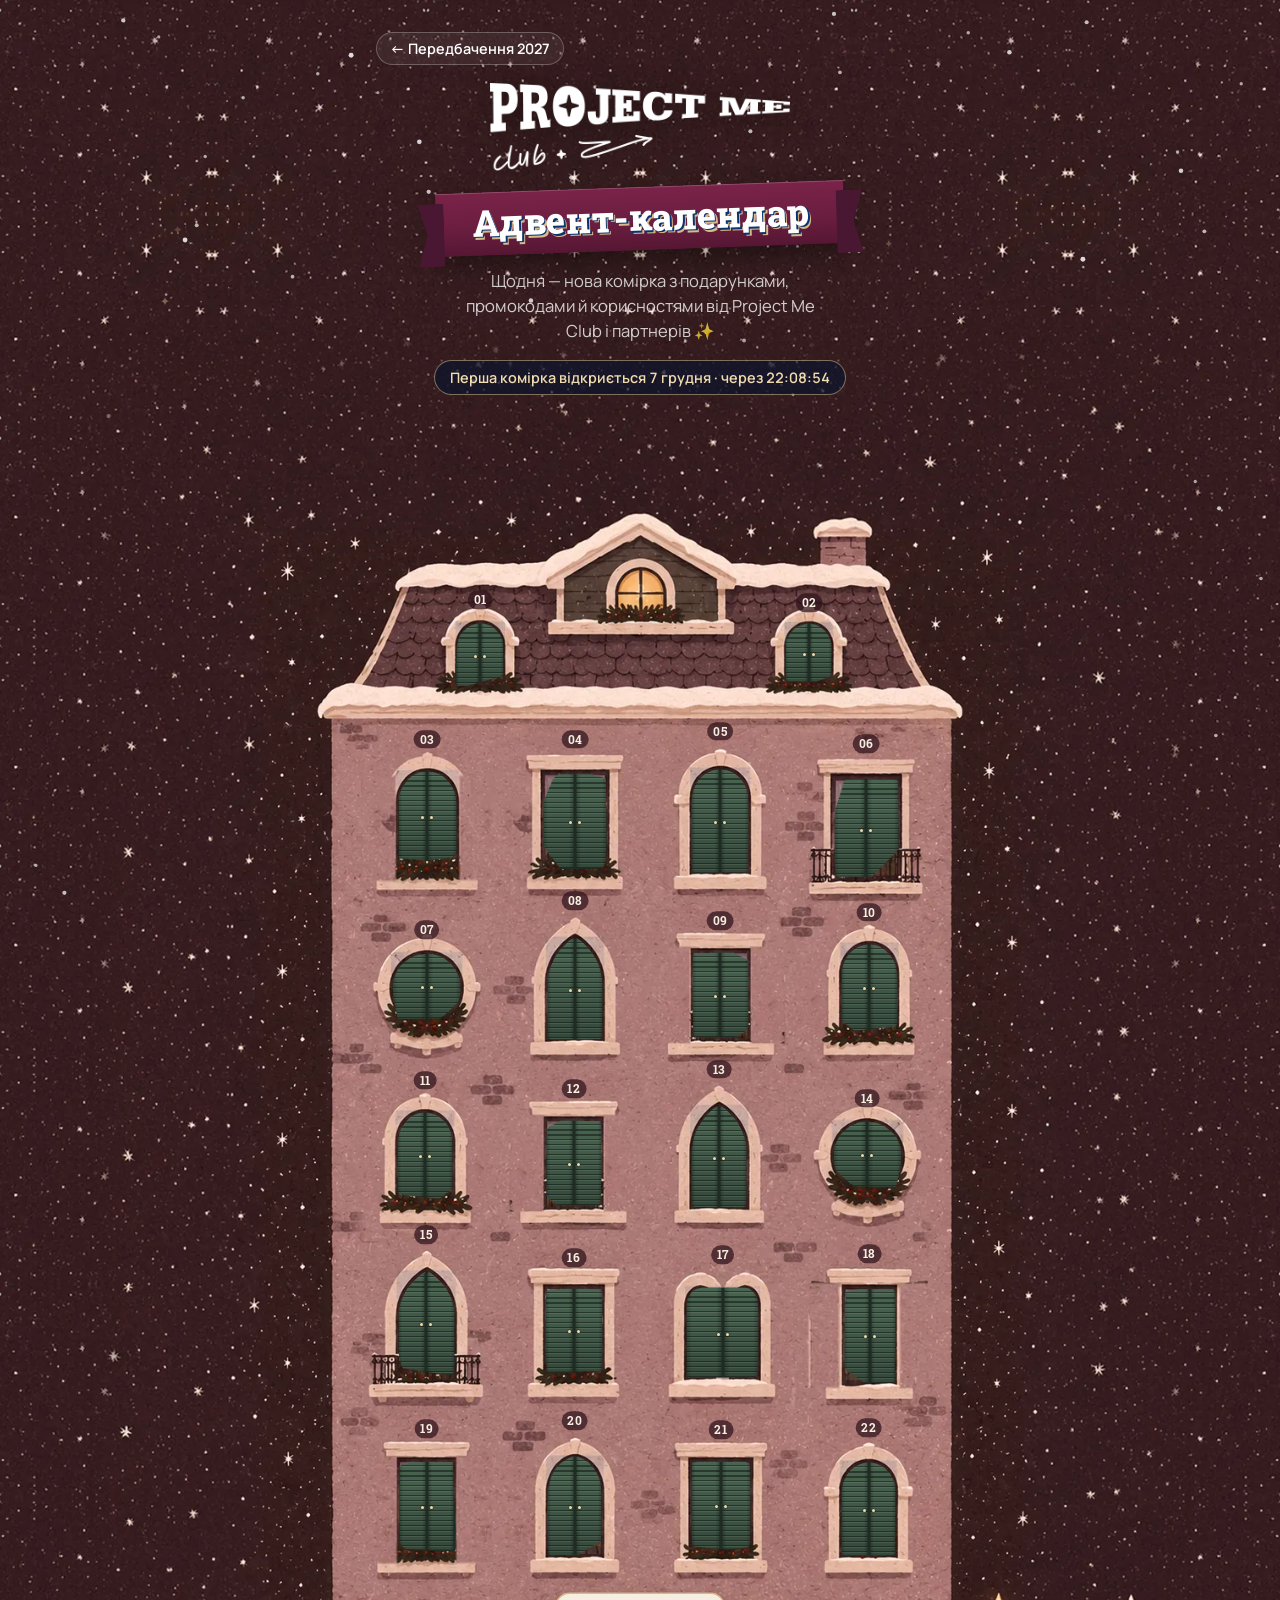
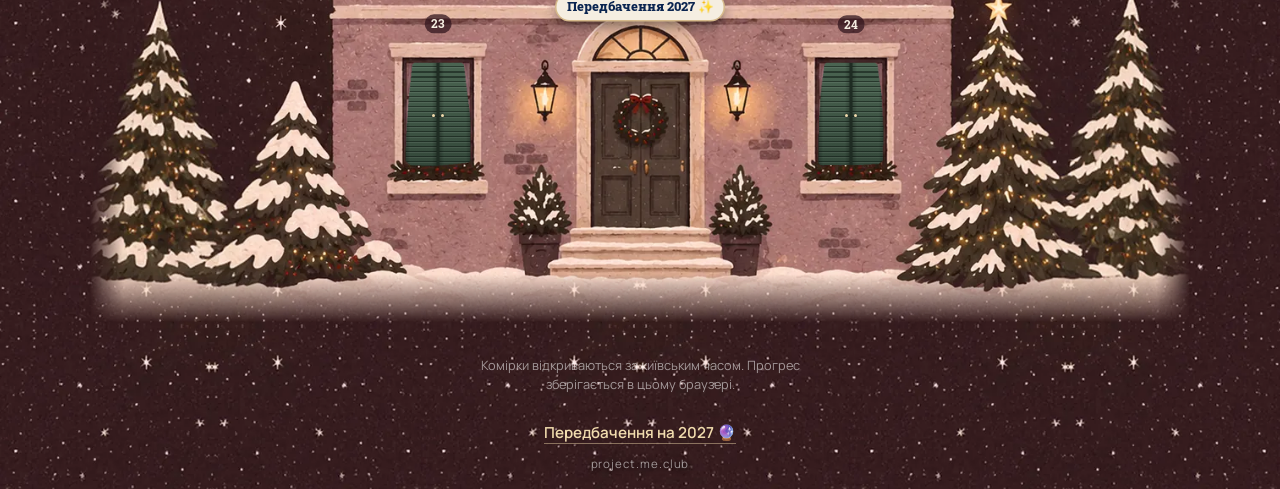
==== commit 30381825: "Advent: shutters open outward; remove painted shutters from the artwork - Painted shutters removed o" ====
--- a/advent/index.html
+++ b/advent/index.html
@@ -22,9 +22,9 @@
   <link href="https://fonts.googleapis.com/css2?family=Manrope:wght@400;500;600;700;800&family=Roboto+Slab:wght@600;700;800&display=swap" rel="stylesheet">
 
   <!-- ?v=… — версія файлів: змінюй при кожному оновленні CSS/JS -->
-  <link rel="stylesheet" href="../css/style.css?v=2026112803">
-  <link rel="stylesheet" href="css/advent.css?v=2026112803">
-  <link rel="preload" href="img/house-lit.webp?v=2026112803" as="image" type="image/webp">
+  <link rel="stylesheet" href="../css/style.css?v=2026112804">
+  <link rel="stylesheet" href="css/advent.css?v=2026112804">
+  <link rel="preload" href="img/house-lit.webp?v=2026112804" as="image" type="image/webp">
 </head>
 <body class="advent-page">
   <div class="aurora" aria-hidden="true"></div>
@@ -47,7 +47,7 @@
     <!-- Будинок: кожне вікно — комірка. Ілюстрацію збирає tools/build_house.py -->
     <section class="house" aria-label="Комірки адвент-календаря">
       <div class="house-art">
-        <img class="house-img" src="img/house-dark.webp?v=2026112803" width="1300" height="1879" alt="" decoding="async" fetchpriority="high">
+        <img class="house-img" src="img/house-dark.webp?v=2026112804" width="1300" height="1879" alt="" decoding="async" fetchpriority="high">
         <ol class="windows" id="windows"></ol>
         <a class="door" href="../" style="left:45.62%;top:81.22%;width:8.85%;height:11.79%">
           <span class="door-tag">Передбачення 2027 ✨</span>
@@ -88,8 +88,8 @@
 
   <div class="toast" id="toast" role="status" aria-live="polite"></div>
 
-  <script src="../js/effects.js?v=2026112803" defer></script>
-  <script src="js/richtext.js?v=2026112803" defer></script>
-  <script src="js/advent.js?v=2026112803" defer></script>
+  <script src="../js/effects.js?v=2026112804" defer></script>
+  <script src="js/richtext.js?v=2026112804" defer></script>
+  <script src="js/advent.js?v=2026112804" defer></script>
 </body>
 </html>
--- a/advent/css/advent.css
+++ b/advent/css/advent.css
@@ -135,7 +135,7 @@
 /* Небо сторінки — того ж сливового кольору, що й на малюнку */
 body.advent-page {
   /* небо з ілюстрації (безшовна текстура), у тому ж масштабі, що й будинок */
-  background: #361d1e url("../img/sky.webp?v=2026112803") repeat 50% 0 / min(61.1vw, 428px);
+  background: #361d1e url("../img/sky.webp?v=2026112804") repeat 50% 0 / min(61.1vw, 428px);
 }
 .advent-page .aurora { display: none; }
 
@@ -199,7 +199,7 @@
 /* Світло у вікні — шматок «світлої» версії малюнка точно по склу */
 .win-light {
   position: absolute;
-  background-image: url("../img/house-lit.webp?v=2026112803");
+  background-image: url("../img/house-lit.webp?v=2026112804");
   background-repeat: no-repeat;
   opacity: 0;
   transition: opacity 0.9s ease, filter 0.6s;
@@ -215,14 +215,10 @@
   50%      { filter: brightness(1.22); box-shadow: 0 0 30px 8px rgba(255, 214, 140, 0.8); }
 }
 
-/* Віконниці: зачинені → прочинені (комірка доступна) → розчинені (переглянута) */
+/* Віконниці: зачинені → прочинені назовні (комірка доступна) → розчинені й лежать на стіні (переглянута) */
 .win-shutters {
   position: absolute;
-  perspective: 90px;
-  -webkit-mask-image: url("../img/glass-mask.webp?v=2026112803");
-  mask-image: url("../img/glass-mask.webp?v=2026112803");
-  -webkit-mask-repeat: no-repeat;
-  mask-repeat: no-repeat;
+  perspective: 110px;
   pointer-events: none;
 }
 .leaf {
@@ -235,8 +231,11 @@
     repeating-linear-gradient(180deg, rgba(14, 24, 18, 0.55) 0 1.5px, rgba(255, 255, 255, 0.08) 1.5px 2.5px, transparent 2.5px 5px),
     linear-gradient(180deg, #4b6552, #34483a);
   box-shadow: inset 0 0 0 1.5px #1f2c23;
-  transition: transform 1s cubic-bezier(0.2, 0.75, 0.25, 1), filter 1s;
-  backface-visibility: hidden;
+  -webkit-mask-image: url("../img/glass-mask.webp?v=2026112804");
+  mask-image: url("../img/glass-mask.webp?v=2026112804");
+  -webkit-mask-repeat: no-repeat;
+  mask-repeat: no-repeat;
+  transition: transform 1.1s cubic-bezier(0.2, 0.75, 0.25, 1), filter 1.1s;
 }
 .leaf--l { left: 0; transform-origin: 0 50%; }
 .leaf--r { right: 0; transform-origin: 100% 50%; }
@@ -254,20 +253,20 @@
 .leaf--l::after { right: 3px; }
 .leaf--r::after { left: 3px; }
 
-.win.is-ready .leaf--l { transform: rotateY(52deg); }
-.win.is-ready .leaf--r { transform: rotateY(-52deg); }
+.win.is-ready .leaf--l { transform: rotateY(-48deg); }
+.win.is-ready .leaf--r { transform: rotateY(48deg); }
 .win.is-new .leaf--l { animation: ajar-l 2.6s ease-in-out infinite; }
 .win.is-new .leaf--r { animation: ajar-r 2.6s ease-in-out infinite; }
-@keyframes ajar-l { 0%, 100% { transform: rotateY(44deg); } 50% { transform: rotateY(60deg); } }
-@keyframes ajar-r { 0%, 100% { transform: rotateY(-44deg); } 50% { transform: rotateY(-60deg); } }
-
-.win.is-opened .leaf { filter: brightness(0.8); }
-.win.is-opened .leaf--l { transform: rotateY(84deg); }
-.win.is-opened .leaf--r { transform: rotateY(-84deg); }
+@keyframes ajar-l { 0%, 100% { transform: rotateY(-40deg); } 50% { transform: rotateY(-58deg); } }
+@keyframes ajar-r { 0%, 100% { transform: rotateY(40deg); } 50% { transform: rotateY(58deg); } }
+
+.win.is-opened .leaf { filter: brightness(0.72); }
+.win.is-opened .leaf--l { transform: rotateY(-172deg); }
+.win.is-opened .leaf--r { transform: rotateY(172deg); }
 
 @media (hover: hover) {
-  .win.is-ready:hover .leaf--l { animation: none; transform: rotateY(64deg); }
-  .win.is-ready:hover .leaf--r { animation: none; transform: rotateY(-64deg); }
+  .win.is-ready:hover .leaf--l { animation: none; transform: rotateY(-66deg); }
+  .win.is-ready:hover .leaf--r { animation: none; transform: rotateY(66deg); }
 }
 
 /* Номер над вікном */
@@ -653,8 +652,8 @@
 
 @media (prefers-reduced-motion: reduce) {
   .win.is-new .win-light { filter: brightness(1.15); box-shadow: 0 0 26px 6px rgba(255, 214, 140, 0.75); }
-  .win.is-new .leaf--l { animation: none; transform: rotateY(54deg); }
-  .win.is-new .leaf--r { animation: none; transform: rotateY(-54deg); }
+  .win.is-new .leaf--l { animation: none; transform: rotateY(-50deg); }
+  .win.is-new .leaf--r { animation: none; transform: rotateY(50deg); }
   .door-tag { animation: none; }
   .spoiler:not(.is-revealed) { animation: none; }
 }
